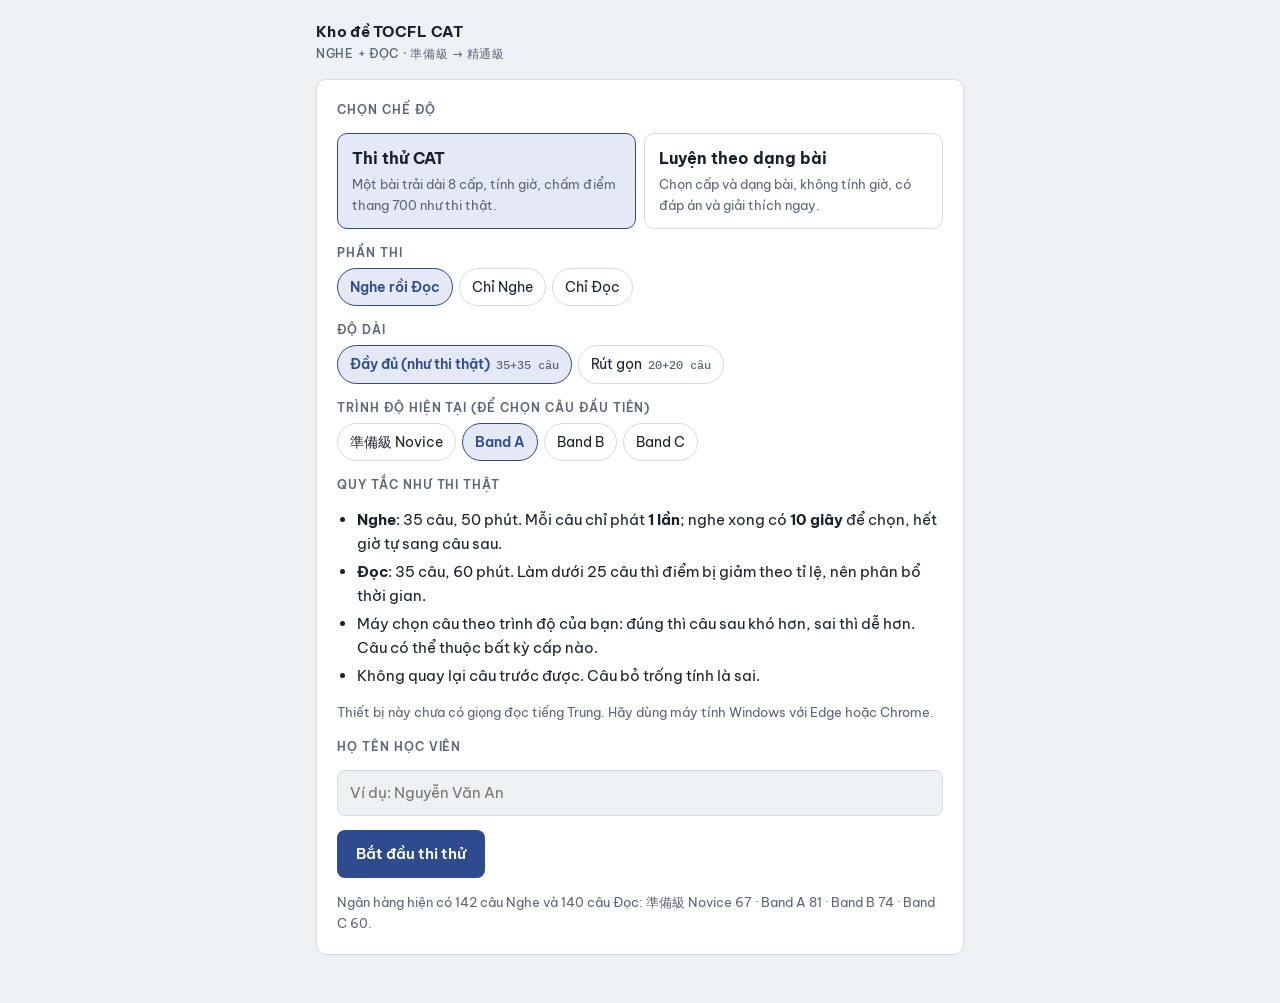
==== index.html @ 9b576c6a "Add files via upload" ====
<!doctype html>
<html lang="vi">
<head>
<meta charset="utf-8">
<meta name="viewport" content="width=device-width,initial-scale=1,viewport-fit=cover">
<title>Kho đề TOCFL CAT</title>
<link rel="preconnect" href="https://fonts.googleapis.com">
<link rel="stylesheet" href="https://fonts.googleapis.com/css2?family=Be+Vietnam+Pro:wght@400;500;600;700&family=Noto+Serif+TC:wght@500;700&family=IBM+Plex+Mono:wght@500;600&display=swap">
<style>
/* Cùng design system với Mini-CAT (tocfl-l1-5): một cột đề thi hẹp, dải trên cùng có phần thi, số câu và đồng hồ. */
:root{
  --bg:#eef1f4; --surface:#ffffff; --ink:#18202b; --muted:#5a6575; --line:#d5dbe3;
  --accent:#2f4b8f; --accent-soft:#e4e9f5; --gold:#d9a441;
  --ok:#1f7a4d; --ok-soft:#e2f2e9; --bad:#c0392b; --bad-soft:#f7e3e3;
  --f-ui:"Be Vietnam Pro",system-ui,-apple-system,"Segoe UI",sans-serif;
  --f-zh:"Noto Serif TC","PingFang TC","Microsoft JhengHei",serif;
  --f-num:"IBM Plex Mono",ui-monospace,Menlo,monospace;
}
@media (prefers-color-scheme: dark){:root:not([data-theme="light"]){
  --bg:#12161d; --surface:#1b212b; --ink:#e7ebf1; --muted:#9aa5b5; --line:#2e3644;
  --accent:#8fa8e6; --accent-soft:#25304a; --gold:#d9ad55;
  --ok:#5cc28f; --ok-soft:#173226; --bad:#e57b7b; --bad-soft:#3a1f22; color-scheme:dark}}
:root[data-theme="dark"]{
  --bg:#12161d; --surface:#1b212b; --ink:#e7ebf1; --muted:#9aa5b5; --line:#2e3644;
  --accent:#8fa8e6; --accent-soft:#25304a; --gold:#d9ad55;
  --ok:#5cc28f; --ok-soft:#173226; --bad:#e57b7b; --bad-soft:#3a1f22; color-scheme:dark}
*{box-sizing:border-box}
body{margin:0;background:var(--bg);color:var(--ink);font-family:var(--f-ui);font-size:15px;line-height:1.6}
[hidden]{display:none!important}
.wrap{max-width:680px;margin:0 auto;padding-inline:16px;padding-block:20px 48px;display:flex;flex-direction:column;gap:16px}
.bar{display:flex;align-items:center;justify-content:space-between;gap:12px;flex-wrap:wrap}
.brand{font-weight:700;letter-spacing:.02em}
.brand small{display:block;font-weight:500;color:var(--muted);font-size:12px;letter-spacing:.06em;text-transform:uppercase}
.hud{display:flex;gap:12px;align-items:center}
.step{font-family:var(--f-num);font-size:13px;color:var(--muted)}
.clock{font-family:var(--f-num);font-weight:600;font-size:15px;font-variant-numeric:tabular-nums;padding:3px 10px;border-radius:6px;background:var(--accent-soft);color:var(--accent)}
.clock.warn{background:var(--bad-soft);color:var(--bad)}
.card{background:var(--surface);border:1px solid var(--line);border-radius:10px;padding:20px;display:flex;flex-direction:column;gap:14px;min-width:0}
h1,h2{margin:0;text-wrap:balance;line-height:1.3}
h1{font-size:24px} h2{font-size:18px}
p{margin:0}
.muted{color:var(--muted)}
.small{font-size:13px}
.label{font-size:12px;font-weight:600;letter-spacing:.08em;text-transform:uppercase;color:var(--muted)}
ul.rules{margin:0;padding-left:20px;display:flex;flex-direction:column;gap:4px}
input[type=text]{font:inherit;padding:10px 12px;border:1px solid var(--line);border-radius:8px;background:var(--bg);color:var(--ink);width:100%}
button{font:inherit;cursor:pointer;border-radius:8px;border:1px solid transparent;padding:11px 18px;font-weight:600}
button:focus-visible,.opt:focus-visible,.seg input:focus-visible+span{outline:2px solid var(--accent);outline-offset:2px}
.primary{background:var(--accent);color:var(--surface)}
.primary:disabled{opacity:.4;cursor:not-allowed}
.ghost{background:transparent;border-color:var(--line);color:var(--ink)}
.ghost:disabled{opacity:.45;cursor:not-allowed}
.row{display:flex;gap:10px;flex-wrap:wrap;align-items:center}
/* nút chọn dạng viên thuốc */
.field{display:flex;flex-direction:column;gap:6px}
.seg{display:flex;flex-wrap:wrap;gap:6px}
.seg label{position:relative}
.seg input{position:absolute;opacity:0;pointer-events:none}
.seg span{display:inline-flex;align-items:center;gap:6px;padding:7px 12px;border:1px solid var(--line);border-radius:99px;font-size:14px;cursor:pointer;background:var(--surface)}
.seg span b{font-family:var(--f-num);font-weight:500;font-size:12px;color:var(--muted)}
.seg input:checked+span{border-color:var(--accent);background:var(--accent-soft);color:var(--accent);font-weight:600}
.seg input:disabled+span{opacity:.4;cursor:not-allowed}
.zh{font-family:var(--f-zh)}
.modes{display:grid;grid-template-columns:1fr 1fr;gap:8px}
.modes label{position:relative}
.modes input{position:absolute;opacity:0;pointer-events:none}
.modes span{display:flex;flex-direction:column;gap:2px;border:1px solid var(--line);border-radius:10px;padding:12px 14px;cursor:pointer;height:100%}
.modes span b{font-size:16px}
.modes span i{font-style:normal;font-size:13px;color:var(--muted)}
.modes input:checked+span{border-color:var(--accent);background:var(--accent-soft)}
.modes input:focus-visible+span{outline:2px solid var(--accent);outline-offset:2px}
@media (max-width:440px){.modes{grid-template-columns:1fr}}
/* thước độ khó 8 bậc */
.meter{display:flex;align-items:center;gap:10px;font-size:13px;color:var(--muted)}
.steps{display:flex;align-items:flex-end;gap:2px}
.steps i{display:block;width:7px;border-radius:2px;background:var(--line)}
.steps i.on{background:var(--gold)}
.passage{font-family:var(--f-zh);font-size:18px;line-height:1.9;background:var(--bg);border-radius:8px;padding:14px 16px;white-space:pre-line}
.passage u{text-decoration-thickness:2px;text-underline-offset:4px}
.figure{display:flex;justify-content:center;background:var(--bg);border-radius:8px;padding:10px}
.figure svg{width:240px;max-width:100%;height:auto}
.q{font-family:var(--f-zh);font-size:19px;font-weight:700}
.q.qv{font-family:var(--f-ui);font-size:16px;font-weight:600}
.cast{font-size:13px;color:var(--muted);margin:0}
.opts{display:flex;flex-direction:column;gap:8px}
.opts.pics{display:grid;grid-template-columns:repeat(3,minmax(0,1fr))}
.opt{display:flex;gap:12px;align-items:center;text-align:left;background:var(--surface);border:1px solid var(--line);color:var(--ink);font-family:var(--f-zh);font-size:18px;font-weight:500;padding:12px 14px;min-width:0}
.opts.pics .opt{flex-direction:column;gap:6px;padding:10px 6px}
.opts.pics .opt svg{width:100%;max-width:120px;height:auto}
.opt .k{font-family:var(--f-num);font-size:13px;width:26px;height:26px;border-radius:50%;border:1px solid var(--line);display:grid;place-items:center;flex:none;color:var(--muted)}
.opt[aria-pressed=true]{border-color:var(--accent);background:var(--accent-soft)}
.opt[aria-pressed=true] .k{background:var(--accent);border-color:var(--accent);color:var(--surface)}
.opt.right{border-color:var(--ok);background:var(--ok-soft)}
.opt.right .k{background:var(--ok);border-color:var(--ok);color:var(--surface)}
.opt.wrong{border-color:var(--bad);background:var(--bad-soft)}
.opt:disabled{cursor:default}
/* hình minh họa (pics.js) */
.pic *{fill:none;stroke:var(--ink);stroke-width:2.2;stroke-linecap:round;stroke-linejoin:round}
.pic .f{fill:var(--accent-soft)} .pic .a{fill:var(--accent)} .pic .g{fill:var(--gold)} .pic .r{fill:var(--bad)} .pic .w{fill:var(--surface)}
.pic text{fill:var(--ink);stroke:none;font:600 13px var(--f-num)}
.pic text.z{font-family:var(--f-zh);font-weight:700}
.pic text.lt{fill:var(--surface)}
.play{display:flex;align-items:center;gap:12px;flex-wrap:wrap}
.count{font-family:var(--f-num);font-size:14px;font-weight:600;padding:3px 10px;border-radius:6px;background:var(--bad-soft);color:var(--bad)}
.notice{font-size:13px;background:var(--bad-soft);color:var(--ink);border-radius:8px;padding:10px 12px}
.transcript{font-family:var(--f-zh);font-size:17px;line-height:1.8;border-left:3px solid var(--line);padding-left:12px}
.feedback{border-radius:8px;padding:12px 14px;font-size:14px;display:flex;flex-direction:column;gap:6px}
.feedback.ok{background:var(--ok-soft)} .feedback.bad{background:var(--bad-soft)}
.feedback b{font-size:15px}
.stats{display:grid;grid-template-columns:repeat(auto-fit,minmax(260px,1fr));gap:12px}
.big{font-family:var(--f-num);font-size:30px;font-weight:500;font-variant-numeric:tabular-nums}
.pill{display:inline-block;font-size:12px;font-weight:600;padding:2px 10px;border-radius:99px;background:var(--accent-soft);color:var(--accent)}
.pill.zh{font-size:13px}
svg.trace{width:100%;height:auto;max-width:100%}
.trace .grid{stroke:var(--line);stroke-width:1}
.trace .path{fill:none;stroke:var(--accent);stroke-width:2}
.trace .dot-ok{fill:var(--ok)} .trace .dot-bad{fill:var(--surface);stroke:var(--bad);stroke-width:2}
.trace text{fill:var(--muted);font-family:var(--f-num);font-size:10px}
.tbl{overflow-x:auto}
table{border-collapse:collapse;width:100%;font-size:14px;font-variant-numeric:tabular-nums}
th,td{text-align:left;padding:8px 6px;border-bottom:1px solid var(--line)}
th{font-size:12px;color:var(--muted);font-weight:600;letter-spacing:.05em;text-transform:uppercase}
td.zht{font-family:var(--f-zh)}
.barcell{display:flex;align-items:center;gap:8px}
.hbar{flex:1;height:6px;background:var(--line);border-radius:3px;min-width:60px;overflow:hidden}
.hbar span{display:block;height:100%;background:var(--accent)}
details{border-top:1px solid var(--line);padding-top:10px}
summary{cursor:pointer;font-weight:600}
.rev{display:flex;flex-direction:column;gap:10px;margin-top:10px}
.rev>div{font-size:14px;padding:10px 12px;border-radius:8px;background:var(--bg)}
.rev .zhs{font-family:var(--f-zh);font-size:16px}
.tag-ok{color:var(--ok);font-weight:600}.tag-bad{color:var(--bad);font-weight:600}
@media (prefers-reduced-motion:no-preference){.card{animation:in .25s ease-out}@keyframes in{from{transform:translateY(4px)}to{transform:none}}}
</style>
</head>
<body>

<div class="wrap">
  <div class="bar">
    <div class="brand">Kho đề TOCFL CAT<small>Nghe + Đọc · 準備級 → 精通級</small></div>
    <div class="hud"><span class="step" id="step"></span><span class="clock" id="clock" hidden></span></div>
  </div>
  <main id="app"></main>
</div>

<script>window.TOCFL={items:[],audio:new Set(),add(a){this.items.push(...a)}};</script>
<script src="pics.js"></script>
<script src="bank/novice.js"></script>
<script src="bank/a.js"></script>
<script src="bank/b.js"></script>
<script src="bank/c.js"></script>
<script src="audio/index.js" onerror="void 0"></script>
<script>
/* =================== CẤU HÌNH (sửa ở đây) =================== */
// 8 bậc của TOCFL. Câu hỏi trong ngân hàng ghi bậc ở trường lv (1–8).
const LV={1:"準備一級",2:"準備二級",3:"入門級 A1",4:"基礎級 A2",5:"進階級 B1",6:"高階級 B2",7:"流利級 C1",8:"精通級 C2"};
const BANDS={N:{name:"準備級 Novice",lv:[1,2]},A:{name:"Band A",lv:[3,4]},B:{name:"Band B",lv:[5,6]},C:{name:"Band C",lv:[7,8]}};
const bandOf=lv=>Object.keys(BANDS).find(b=>BANDS[b].lv.includes(lv));
// Điểm đạt từng bậc của bài thi thích ứng (thang 700), theo trang 通過標準 của 華測會.
const CUT={L:[190,295,355,435,480,555,600,655],R:[195,305,355,450,490,570,610,690]};
// Thi thật: Nghe ~35 câu/50 phút, Đọc ~35 câu/60 phút. Bản rút gọn để luyện nhanh trên lớp.
const LENGTH={full:{name:"Đầy đủ (như thi thật)",L:{n:35,min:50},R:{n:35,min:60}},
              short:{name:"Rút gọn",L:{n:20,min:25},R:{n:20,min:30}}};
const ANSWER_SECONDS=10;       // Nghe: nghe xong có 10 giây để chọn, hết giờ tự sang câu sau (như thi thật)
const READING_MIN_ITEMS=25;    // Đọc: làm ít hơn 25 câu thì điểm bị giảm theo tỉ lệ (như thi thật)
const SEC={L:{zh:"聽力",vi:"Nghe"},R:{zh:"閱讀",vi:"Đọc"}};
const TYPES={L:["看圖回答","問答理解","對話","段落"],R:["單句理解","看圖釋義","選詞填空","完成段落","閱讀理解"]};
const TYPE_VI={"看圖回答":"Nhìn hình, nghe câu hỏi","問答理解":"Nghe câu hỏi, chọn câu đáp","對話":"Nghe hội thoại","段落":"Nghe đoạn nói dài",
  "單句理解":"Hiểu nghĩa một câu","看圖釋義":"Nhìn hình chọn câu đúng","選詞填空":"Chọn từ điền chỗ trống","完成段落":"Chọn câu hoàn thành đoạn văn","閱讀理解":"Đọc hiểu"};
const SHEET_URL="https://script.google.com/macros/s/AKfycbxJLHZgKhpOgP4l6VUuWDy-IHvLnzrfiKvjBL6ZwrCstAoewt_Xqz-Np-w8xgPDkDfBQw/exec"; // cùng Apps Script với Mini-CAT; để trống = không gửi
const SHEET_NAME="Thi thử TOCFL";
const START={N:1.5,A:3.5,B:5.5,C:7.5};   // năng lực ban đầu theo trình độ học viên tự chọn

/* =================== NGÂN HÀNG =================== */
// Quy ước: phương án đúng luôn viết đầu tiên (o[0]); khi hiển thị sẽ xáo thứ tự.
const BANK=TOCFL.items.map((x,i)=>({...x,ix:i}));
const isVi=s=>/[a-zA-Zà-ỹÀ-Ỹ]/.test(s.replace(/[A-D]\b/g,""));

/* =================== CHẤM ĐIỂM ===================
   Mô hình IRT (Rasch): độ khó câu b = bậc lv (1–8). P(đúng) = 1/(1+e^(-1.3(θ−b))).
   θ = giá trị khớp nhất với chuỗi đúng/sai (có kéo nhẹ về điểm xuất phát để ổn định khi mới làm vài câu).
   Đổi θ sang thang 700 bằng cách nối thẳng các mốc đạt: θ = k ứng với điểm đạt bậc k. */
const A_DISC=1.3;
function theta(h,start){let best=start,bl=-1e9;
  for(let t=0;t<=9.0001;t+=0.05){let l=-((t-start)**2)/(2*2.2*2.2);
    for(const x of h){const p=1/(1+Math.exp(-A_DISC*(t-x.item.lv)));l+=Math.log(x.ok?p:1-p)}
    if(l>bl){bl=l;best=t}}return best}
function score700(sec,t){const pts=[[0,100],...CUT[sec].map((c,i)=>[i+1,c]),[9,700]];
  for(let i=1;i<pts.length;i++)if(t<=pts[i][0]){const[x0,y0]=pts[i-1],[x1,y1]=pts[i];return Math.round(y0+(y1-y0)*(t-x0)/(x1-x0))}
  return 700}
const passed=(sec,sc)=>{let k=0;CUT[sec].forEach((c,i)=>{if(sc>=c)k=i+1});return k};

/* =================== TIỆN ÍCH =================== */
const app=document.getElementById("app"),stepEl=document.getElementById("step"),clockEl=document.getElementById("clock");
const esc=s=>String(s).replace(/[&<>"]/g,c=>({"&":"&amp;","<":"&lt;",">":"&gt;",'"':"&quot;"}[c]));
const shuffle=a=>{a=a.slice();for(let i=a.length-1;i>0;i--){const j=Math.floor(Math.random()*(i+1));[a[i],a[j]]=[a[j],a[i]]}return a};
const meter=lv=>`<span class="steps" aria-hidden="true">${[1,2,3,4,5,6,7,8].map(n=>`<i class="${n<=lv?"on":""}" style="height:${4+n*2}px"></i>`).join("")}</span>`;
const optText=(it,i)=>it.po?PICS.alt(it.o[i]):it.o[i];
// đoạn văn: [[...]] = gạch chân (dùng cho 單句理解)
const fmt=s=>esc(s).replace(/\[\[(.+?)\]\]/g,"<u>$1</u>");
const plain=s=>String(s).replace(/\[\[(.+?)\]\]/g,"$1");
const seg=(name,opts,val)=>`<div class="seg" role="radiogroup">${opts.map(([v,l,dis])=>`<label><input type="radio" name="${name}" value="${v}"${v===val?" checked":""}${dis?" disabled":""}><span>${l}</span></label>`).join("")}</div>`;
const val=name=>{const el=app.querySelector(`input[name="${name}"]:checked`);return el?el.value:null};

/* =================== ÂM THANH ===================
   1) Có file thu âm audio/<id>.mp3 (liệt kê trong audio/index.js) thì phát file.
   2) Không có thì dùng giọng đọc tiếng Trung của máy. Người nói ghi "男"/"女" trong ngân hàng. */
const synth=window.speechSynthesis||null;let voiceF=null,voiceM=null;
const MALE_RE=/zhiwei|yunjhe|kangkang|yunxi|yunjian|yunyang|yunze|yunhao|li-?mu|male|男/i;
const FEMALE_RE=/hanhan|yating|hsiaochen|hsiaoyu|mei-?jia|huihui|yaoyao|xiaoxiao|xiaoyi|ting-?ting|lili|female|女|google/i;
function pickVoice(){if(!synth)return;
  const all=synth.getVoices().filter(x=>/^(zh|cmn)/i.test(x.lang)&&!/HK|yue|Cantonese/i.test(x.lang+x.name));
  const tw=all.filter(x=>/TW|Hant/i.test(x.lang)),cn=all.filter(x=>!/TW|Hant/i.test(x.lang));
  const isM=x=>MALE_RE.test(x.name),isF=x=>!isM(x)&&FEMALE_RE.test(x.name);
  const nat=a=>a.slice().sort((x,y)=>(/natural|online/i.test(y.name)?1:0)-(/natural|online/i.test(x.name)?1:0));
  voiceF=nat(tw).find(isF)||nat(tw).find(x=>!isM(x))||nat(cn).find(isF)||tw[0]||cn[0]||null;
  voiceM=nat(tw).find(isM)||nat(cn).find(isM)||null;
  const el=document.getElementById("voiceinfo");if(el)el.innerHTML=voiceInfo()}
function voiceInfo(){if(TOCFL.audio.size)return `Có ${TOCFL.audio.size} file thu âm sẵn. Câu chưa có file sẽ dùng giọng đọc của máy.`;
  if(!synth||!(voiceF||voiceM))return "Thiết bị này chưa có giọng đọc tiếng Trung. Hãy dùng máy tính Windows với Edge hoặc Chrome.";
  return `Giọng nữ: <b>${voiceF?esc(voiceF.name):"không có"}</b> · Giọng nam: <b>${voiceM?esc(voiceM.name):"không có (dùng giọng nữ hạ tông)"}</b>`}
if(synth){pickVoice();synth.onvoiceschanged=pickVoice}
const canSpeak=it=>TOCFL.audio.has(it.id)||(synth&&(voiceF||voiceM));
let player=null,speakGuard=null;
function stopAudio(){if(player){player.onended=null;player.pause();player=null}if(synth)synth.cancel();clearTimeout(speakGuard)}
function speak(it,done){stopAudio();let fired=false;const fin=()=>{if(fired)return;fired=true;clearTimeout(speakGuard);done&&done()};
  // phòng khi trình duyệt không báo "đọc xong": tự coi là xong sau thời lượng ước tính
  const chars=it.a.reduce((n,[,t])=>n+t.length,0);speakGuard=setTimeout(fin,(chars*320+it.a.length*600+3000));
  if(TOCFL.audio.has(it.id)){player=new Audio(`audio/${it.id}.mp3`);player.onended=()=>{player=null;fin()};
    player.play().catch(()=>{player=null;tts(it.a,fin)});return}
  tts(it.a,fin)}
function tts(lines,done){if(!synth){done();return}synth.cancel();
  lines.forEach(([sp,txt],i)=>{const u=new SpeechSynthesisUtterance(txt);
    const male=sp==="男",v=male?(voiceM||voiceF):(voiceF||voiceM);
    if(v){u.voice=v;u.lang=v.lang}else u.lang="zh-TW";u.rate=.9;
    u.pitch=male?(voiceM?1:.7):1.08;
    if(i===lines.length-1)u.onend=done;synth.speak(u)})}
const cast=a=>{const n=[...new Set(a.map(x=>x[0]).filter(Boolean))];return n.length>1?`<p class="cast">Người nói: ${n.map(x=>`<b class="zh">${x}</b> (${x==="男"?"nam":"nữ"})`).join(" · ")}</p>`:""};
const transcript=it=>it.a.map(([s,t])=>`${s&&it.a.length>1?s+"：":""}${esc(t)}`).join("<br>");

/* =================== VẼ MỘT CÂU HỎI (dùng chung cho thi thử và luyện tập) =================== */
function itemHTML(it,order,listenBox){
  const opts=it.po
    ?`<div class="opts pics">${order.map((o,j)=>`<button class="opt" data-i="${o.i}" aria-pressed="false"><span class="k">${"ABCD"[j]}</span>${PICS.svg(o.t,"Hình "+"ABCD"[j])}</button>`).join("")}</div>`
    :`<div class="opts">${order.map((o,j)=>`<button class="opt" data-i="${o.i}" aria-pressed="false"><span class="k">${"ABCD"[j]}</span><span>${esc(o.t)}</span></button>`).join("")}</div>`;
  return `${it.s==="L"?listenBox:""}
   ${it.img?`<div class="figure">${PICS.svg(it.img)}</div>`:""}
   ${it.s==="R"&&it.t?`<div class="passage">${fmt(it.t)}</div>`:""}
   <p class="q${isVi(it.q)?" qv":""}">${esc(it.q)}</p>
   ${opts}`}
const headBar=(it,extra)=>`<div class="bar"><span class="label">${SEC[it.s].zh} ${SEC[it.s].vi} · <span class="zh">${it.ty}</span></span>${extra||""}</div>`;
function bindOpts(onPick){app.querySelectorAll(".opt").forEach(b=>b.onclick=()=>{
  app.querySelectorAll(".opt").forEach(x=>x.setAttribute("aria-pressed",x===b));onPick(+b.dataset.i)})}

/* =================== TRẠNG THÁI =================== */
let S=null,timer=null;
function stopAll(){stopAudio();if(timer){clearInterval(timer);timer=null}if(S&&S.cd){clearInterval(S.cd);S.cd=null}clockEl.hidden=true}

/* =================== TRANG CHỦ =================== */
function home(){stopAll();S=null;stepEl.textContent="";
  const n=(sec,b)=>BANK.filter(x=>x.s===sec&&(!b||bandOf(x.lv)===b)).length;
  app.innerHTML=`<section class="card">
    <span class="label">Chọn chế độ</span>
    <div class="modes" role="radiogroup">
      <label><input type="radio" name="mode" value="exam" checked><span><b>Thi thử CAT</b><i>Một bài trải dài 8 cấp, tính giờ, chấm điểm thang 700 như thi thật.</i></span></label>
      <label><input type="radio" name="mode" value="prac"><span><b>Luyện theo dạng bài</b><i>Chọn cấp và dạng bài, không tính giờ, có đáp án và giải thích ngay.</i></span></label>
    </div>
    <div id="opts"></div>
    <p class="muted small">Ngân hàng hiện có ${n("L")} câu Nghe và ${n("R")} câu Đọc: ${Object.keys(BANDS).map(b=>`${BANDS[b].name} ${n("L",b)+n("R",b)}`).join(" · ")}.</p>
  </section>`;
  const draw=()=>val("mode")==="exam"?examSetup():pracSetup();
  app.querySelectorAll('input[name="mode"]').forEach(r=>r.onchange=draw);draw()}

function examSetup(){const box=document.getElementById("opts");
  box.innerHTML=`<div style="display:flex;flex-direction:column;gap:14px">
    <div class="field"><span class="label">Phần thi</span>${seg("secs",[["LR","Nghe rồi Đọc"],["L","Chỉ Nghe"],["R","Chỉ Đọc"]],"LR")}</div>
    <div class="field"><span class="label">Độ dài</span>${seg("len",Object.entries(LENGTH).map(([k,v])=>[k,`${v.name} <b>${v.L.n}+${v.R.n} câu</b>`]),"full")}</div>
    <div class="field"><span class="label">Trình độ hiện tại (để chọn câu đầu tiên)</span>${seg("start",Object.keys(BANDS).map(b=>[b,BANDS[b].name]),"A")}</div>
    <span class="label">Quy tắc như thi thật</span>
    <ul class="rules" id="rules"></ul>
    <p class="small muted" id="voiceinfo">${voiceInfo()}</p>
    <label class="label" for="nm">Họ tên học viên</label>
    <input type="text" id="nm" placeholder="Ví dụ: Nguyễn Văn An" autocomplete="name">
    <div class="row"><button class="primary" id="go">Bắt đầu thi thử</button></div></div>`;
  const rules=()=>{const L=LENGTH[val("len")],secs=val("secs");
    document.getElementById("rules").innerHTML=[
      secs.includes("L")?`<li><b>Nghe</b>: ${L.L.n} câu, ${L.L.min} phút. Mỗi câu chỉ phát <b>1 lần</b>; nghe xong có <b>${ANSWER_SECONDS} giây</b> để chọn, hết giờ tự sang câu sau.</li>`:"",
      secs.includes("R")?`<li><b>Đọc</b>: ${L.R.n} câu, ${L.R.min} phút.${val("len")==="full"?` Làm dưới ${READING_MIN_ITEMS} câu thì điểm bị giảm theo tỉ lệ, nên phân bổ thời gian.`:""}</li>`:"",
      `<li>Máy chọn câu theo trình độ của bạn: đúng thì câu sau khó hơn, sai thì dễ hơn. Câu có thể thuộc bất kỳ cấp nào.</li>`,
      `<li>Không quay lại câu trước được. Câu bỏ trống tính là sai.</li>`].join("")};
  app.querySelectorAll('input[name="secs"],input[name="len"]').forEach(r=>r.onchange=rules);rules();
  document.getElementById("go").onclick=()=>{
    const secs=val("secs").split(""),len=LENGTH[val("len")],start=START[val("start")];
    S={mode:"exam",name:document.getElementById("nm").value.trim(),secs,len,lenKey:val("len"),start,startBand:val("start"),si:0,
       hist:{L:[],R:[]},used:new Set(),groups:new Set(),done:{},timeUp:{}};
    startSection()}}

/* =================== THI THỬ =================== */
function startSection(){const sec=S.secs[S.si];S.sec=sec;S.deadline=Date.now()+S.len[sec].min*60000;
  clockEl.hidden=false;if(timer)clearInterval(timer);tick();timer=setInterval(tick,1000);nextExam()}
function tick(){const ms=Math.max(0,S.deadline-Date.now()),m=Math.floor(ms/60000),s=Math.floor(ms%60000/1000);
  clockEl.textContent=`⏱ ${String(m).padStart(2,"0")}:${String(s).padStart(2,"0")}`;
  clockEl.classList.toggle("warn",ms<=5*60000);
  if(ms<=0){S.timeUp[S.sec]=true;endSection()}}
function endSection(){stopAudio();if(S.cd){clearInterval(S.cd);S.cd=null}if(timer){clearInterval(timer);timer=null}clockEl.hidden=true;
  S.done[S.sec]=Math.round((S.len[S.sec].min*60000-Math.max(0,S.deadline-Date.now()))/60000);
  S.si++;if(S.si<S.secs.length)between();else results()}

function pickExam(sec,t){const hist=S.hist[sec],tc={};hist.forEach(h=>tc[h.item.ty]=(tc[h.item.ty]||0)+1);
  const target=Math.min(8,Math.max(1,Math.round(t)));
  for(const d of [0,1,-1,2,-2,3,-3,4,-4,5,-5,6,-6,7,-7]){const lv=target+d;if(lv<1||lv>8)continue;
    let pool=BANK.filter(i=>i.s===sec&&i.lv===lv&&!S.used.has(i.ix)&&!(i.g&&S.groups.has(i.g)));
    if(!pool.length)continue;
    const min=Math.min(...pool.map(i=>tc[i.ty]||0));pool=pool.filter(i=>(tc[i.ty]||0)===min);
    return pool[Math.floor(Math.random()*pool.length)]}
  return null}

function nextExam(){const sec=S.sec,hist=S.hist[sec];
  if(hist.length>=S.len[sec].n){endSection();return}
  S.theta=theta(hist,S.start);
  const it=pickExam(sec,S.theta);if(!it){endSection();return}
  S.used.add(it.ix);if(it.g)S.groups.add(it.g);
  S.cur={item:it,order:shuffle(it.o.map((t,i)=>({t,i})))};S.choice=null;renderExam()}

function renderExam(){const it=S.cur.item,sec=S.sec,n=S.hist[sec].length+1,N=S.len[sec].n;
  stepEl.textContent=`${SEC[sec].vi} · ${n}/${N}`;
  const listenBox=`<div class="play"><button class="ghost" id="pl" hidden>▶ Nghe</button><span class="small muted" id="pst">Đang phát…</span><span class="count" id="cd" hidden></span>
     ${!canSpeak(it)?`<span class="notice">Thiết bị này không đọc được tiếng Trung. Hãy dùng Chrome/Edge trên máy tính, hoặc nhờ giáo viên đọc. <button class="ghost" id="tr" style="padding:4px 10px;margin-left:4px">Hiện lời thoại</button></span>`:""}</div>
     ${cast(it.a||[])}<div class="transcript" id="tx" hidden>${it.s==="L"?transcript(it):""}</div>`;
  app.innerHTML=`<section class="card">${headBar(it,`<span class="meter">${meter(Math.round(Math.min(8,Math.max(1,S.theta))))}</span>`)}
    ${itemHTML(it,S.cur.order,listenBox)}
    <div class="row"><button class="primary" id="nx" disabled>${n===N?"Hoàn thành phần này":"Câu tiếp theo"}</button></div></section>`;
  bindOpts(i=>{S.choice=i;document.getElementById("nx").disabled=false});
  document.getElementById("nx").onclick=answerExam;
  if(it.s==="L"){const tr=document.getElementById("tr");if(tr)tr.onclick=()=>{document.getElementById("tx").hidden=false;tr.remove();startCountdown()};
    const pl=document.getElementById("pl"),pst=document.getElementById("pst");
    const play=()=>{pl.hidden=true;pst.hidden=false;pst.textContent="Đang phát…";speak(it,()=>{pst.textContent="Đã phát xong, hãy chọn đáp án";startCountdown()})};
    pl.onclick=play;
    if(canSpeak(it))setTimeout(()=>{if(S&&S.cur&&S.cur.item===it)play()},500);else pst.hidden=true}}

function startCountdown(){if(S.cd)return;let left=ANSWER_SECONDS;const el=document.getElementById("cd");if(!el)return;
  el.hidden=false;el.textContent=`⏱ ${left}s`;
  S.cd=setInterval(()=>{left--;el.textContent=`⏱ ${left}s`;if(left<=0){clearInterval(S.cd);S.cd=null;answerExam()}},1000)}

function answerExam(){stopAudio();if(S.cd){clearInterval(S.cd);S.cd=null}
  const it=S.cur.item,ok=S.choice===0;
  S.hist[S.sec].push({item:it,chosen:S.choice,ok,theta:S.theta});nextExam()}

function between(){stepEl.textContent=`Hết phần ${SEC[S.secs[S.si-1]].vi}`;
  app.innerHTML=`<section class="card"><span class="label">Xong phần ${S.si}/${S.secs.length}</span>
   <h2>Phần Nghe đã xong. Tiếp theo là phần Đọc.</h2>
   <p class="muted">Phần Đọc có ${S.len.R.n} câu trong ${S.len.R.min} phút. Đồng hồ chỉ bắt đầu khi bạn bấm nút.</p>
   <div class="row"><button class="primary" id="go">Bắt đầu phần Đọc</button></div></section>`;
  document.getElementById("go").onclick=startSection}

/* =================== KẾT QUẢ THI THỬ =================== */
function trace(hist,N){if(!hist.length)return `<p class="muted">Chưa làm câu nào.</p>`;
  const W=320,H=150,px=58,py=10,xs=(W-px-10)/Math.max(1,N-1),y=l=>py+(8-l)*((H-py*2-14)/7);
  const pts=hist.map((h,i)=>[px+i*xs,y(h.item.lv)]);
  return `<svg class="trace" viewBox="0 0 ${W} ${H}" role="img" aria-label="Cấp của từng câu đã làm">
   ${[1,2,3,4,5,6,7,8].map(l=>`<line class="grid" x1="${px}" x2="${W-10}" y1="${y(l)}" y2="${y(l)}"/><text x="2" y="${y(l)+3}">${["","準備1","準備2","A1","A2","B1","B2","C1","C2"][l]}</text>`).join("")}
   <polyline class="path" points="${pts.map(p=>p.join(",")).join(" ")}"/>
   ${pts.map((p,i)=>`<circle class="${hist[i].ok?"dot-ok":"dot-bad"}" cx="${p[0]}" cy="${p[1]}" r="3.5"/>`).join("")}
   ${pts.map((p,i)=>(i%5===0||i===pts.length-1)?`<text x="${p[0]-3}" y="${H-2}">${i+1}</text>`:"").join("")}</svg>`}
function typeTable(all){const rows=["L","R"].flatMap(s=>TYPES[s].map(ty=>{const h=all.filter(x=>x.item.s===s&&x.item.ty===ty);if(!h.length)return "";
    const c=h.filter(x=>x.ok).length,p=Math.round(c/h.length*100);
    return `<tr><td>${SEC[s].vi}</td><td class="zht">${ty}</td><td>${c}/${h.length}</td><td><div class="barcell"><div class="hbar"><span style="width:${p}%"></span></div>${p}%</div></td></tr>`})).join("");
  return `<div class="tbl"><table><thead><tr><th>Phần</th><th>Dạng bài</th><th>Đúng</th><th>Tỉ lệ</th></tr></thead><tbody>${rows}</tbody></table></div>`}
function stemOf(it,short){if(it.s==="L")return it.a.map(([sp,t])=>(sp&&it.a.length>1?sp+"：":"")+t).join(" ");
  const t=[it.img?`[Hình: ${PICS.alt(it.img)}]`:"",it.t?plain(it.t).replace(/\n/g," "):""].filter(Boolean).join(" ");
  return short&&t.length>60?t.slice(0,60)+"…":t}
function reviewHTML(all){return all.map(h=>{const it=h.item;
  return `<div><span class="${h.ok?"tag-ok":"tag-bad"}">${h.ok?"Đúng":h.chosen===null?"Bỏ trống":"Sai"}</span> · ${SEC[it.s].vi} · <span class="zh">${it.ty}</span> · ${LV[it.lv]}
    <div class="zhs">${esc(stemOf(it))} <b>${esc(it.q)}</b></div>
    <div class="zhs">Đáp án: ${esc(optText(it,0))}${h.ok?"":h.chosen===null?"":` · Đã chọn: ${esc(optText(it,h.chosen))}`}</div>
    ${it.ex?`<div class="muted">${esc(it.ex)}</div>`:""}</div>`}).join("")}

function secResult(sec){const h=S.hist[sec];if(!S.secs.includes(sec))return null;
  const t=theta(h,S.start);let sc=score700(sec,t);const answered=h.filter(x=>x.chosen!==null).length;
  let adj=false;if(sec==="R"&&S.lenKey==="full"&&answered<READING_MIN_ITEMS){sc=Math.round(sc*answered/READING_MIN_ITEMS);adj=true}
  const k=passed(sec,sc);return{sec,t,sc,k,answered,adj,right:h.filter(x=>x.ok).length,n:h.length}}

function results(){stopAll();stepEl.textContent="Kết quả";
  const R=S.secs.map(secResult),all=[...S.hist.L,...S.hist.R];
  const card=r=>`<div class="card"><span class="label">${SEC[r.sec].zh} ${SEC[r.sec].vi}${S.timeUp[r.sec]?" · hết giờ":""}</span>
     <div class="row"><span class="big">${r.sc}<small class="muted" style="font-size:16px">/700</small></span><span class="pill zh">${r.k?LV[r.k]:"Chưa đạt 準備一級"}</span></div>
     <p class="muted small">Đúng ${r.right}/${r.n} câu · làm ${r.n}/${S.len[r.sec].n} câu trong ${Math.min(S.done[r.sec]||0,S.len[r.sec].min)} phút${r.adj?` · <b>điểm đã giảm vì làm dưới ${READING_MIN_ITEMS} câu</b>`:""}</p>
     ${trace(S.hist[r.sec],S.len[r.sec].n)}
     <p class="muted small">Đường đi: cấp của câu máy chọn cho bạn. Chấm xanh đúng, vòng đỏ sai.${r.k<8?` Mốc cấp kế tiếp (${LV[r.k+1]}): ${CUT[r.sec][r.k]} điểm.`:""}</p></div>`;
  app.innerHTML=`<div style="display:flex;flex-direction:column;gap:16px">
   <section class="card"><span class="label">Kết quả thi thử · ${LENGTH[S.lenKey].name}</span>
    <h1>${S.name?esc(S.name):"Học viên"}</h1>
    <p class="muted">${new Date().toLocaleString("vi-VN")}</p>
    <p id="sendst" class="muted small">${SHEET_URL?"Đang gửi kết quả cho giáo viên…":"Chụp màn hình này gửi giáo viên."}</p></section>
   <div class="stats">${R.map(card).join("")}</div>
   <section class="card"><h2>Theo dạng bài</h2>${typeTable(all)}
    <details><summary>Cách tính điểm</summary><div class="rev"><div>
      Máy ước lượng trình độ từ việc bạn làm đúng câu ở cấp nào (mô hình IRT), rồi đổi ra thang 700 theo các mốc đạt chính thức của bài thi thích ứng:
      Nghe ${CUT.L.join(" / ")}, Đọc ${CUT.R.join(" / ")} (lần lượt ${Object.values(LV).map(x=>x.split(" ")[0]).join(" · ")}).
      <br><b>Đây là điểm ước tính để luyện tập</b>; độ khó câu hỏi do giáo viên gán, chưa được hiệu chỉnh thống kê như đề thật.</div></div></details>
    <details><summary>Xem lại từng câu</summary><div class="rev">${reviewHTML(all)}</div></details></section>
   <div class="row"><button class="ghost" id="again">Về trang đầu</button></div></div>`;
  document.getElementById("again").onclick=home;
  sendResult(R,all)}

function sendResult(R,all){if(!SHEET_URL||S.sent)return;S.sent=true;
  const get=s=>R.find(r=>r.sec===s);
  const secCols=s=>{const r=get(s);return r?[[`${SEC[s].vi} /700`,r.sc],[`Cấp ${SEC[s].vi}`,r.k?LV[r.k]:"Chưa đạt"],[`${SEC[s].vi} đúng`,`${r.right}/${r.n}`]]:[[`${SEC[s].vi} /700`,""],[`Cấp ${SEC[s].vi}`,""],[`${SEC[s].vi} đúng`,""]]};
  const byType=["L","R"].flatMap(s=>TYPES[s].map(ty=>{const h=all.filter(x=>x.item.s===s&&x.item.ty===ty);return h.length?`${ty} ${h.filter(x=>x.ok).length}/${h.length}`:""})).filter(Boolean).join(" · ");
  const wrong=all.filter(h=>!h.ok).map(h=>{const it=h.item;
    return `${SEC[it.s].vi} ${it.ty} ${LV[it.lv].split(" ")[0]} [${it.id}] · 「${stemOf(it,true)}」${isVi(it.q)?"":" "+it.q} → ${h.chosen===null?"bỏ trống":"chọn "+optText(it,h.chosen)} (đúng: ${optText(it,0)})`}).join("\n");
  const d={sheet:SHEET_NAME,cols:[["Họ tên",S.name||"(không tên)"],["Độ dài",LENGTH[S.lenKey].name],["Xuất phát",BANDS[S.startBand].name],
    ...secCols("L"),...secCols("R"),["Theo dạng bài",byType],["Hết giờ?",S.secs.filter(s=>S.timeUp[s]).map(s=>SEC[s].vi).join(", ")||"Không"],["Các câu sai",wrong]]};
  const st=document.getElementById("sendst");
  fetch(SHEET_URL,{method:"POST",mode:"no-cors",headers:{"Content-Type":"text/plain;charset=utf-8"},body:JSON.stringify(d)})
    .then(()=>{if(st)st.textContent="✓ Đã gửi kết quả cho giáo viên."})
    .catch(()=>{S.sent=false;if(st)st.textContent="Chưa gửi được kết quả (mất mạng?). Hãy chụp màn hình này gửi giáo viên."})}

/* =================== LUYỆN THEO DẠNG BÀI =================== */
function pracSetup(){const box=document.getElementById("opts");
  box.innerHTML=`<div style="display:flex;flex-direction:column;gap:14px">
    <div class="field"><span class="label">Cấp</span>${seg("band",Object.keys(BANDS).map(b=>[b,BANDS[b].name]),"A")}</div>
    <div class="field"><span class="label">Kỹ năng</span>${seg("sk",[["L","聽力 Nghe"],["R","閱讀 Đọc"]],"L")}</div>
    <div class="field"><span class="label">Dạng bài</span><div id="tyBox"></div></div>
    <p class="small muted" id="voiceinfo">${voiceInfo()}</p>
    <div class="row"><button class="primary" id="go">Bắt đầu luyện</button></div></div>`;
  const pool=(b,s,ty)=>BANK.filter(x=>bandOf(x.lv)===b&&x.s===s&&(ty==="*"||x.ty===ty));
  const drawTypes=()=>{const b=val("band"),s=val("sk"),cur=val("ty");
    const opts=[["*",`Tất cả <b>${pool(b,s,"*").length}</b>`],...TYPES[s].map(ty=>{const c=pool(b,s,ty).length;return [ty,`<span class="zh">${ty}</span> <b>${c}</b>`,!c]})];
    const keep=opts.find(o=>o[0]===cur&&!o[2])?cur:"*";
    document.getElementById("tyBox").innerHTML=seg("ty",opts,keep)+`<p class="small muted" id="tyHint" style="margin-top:6px"></p>`;
    const hint=()=>{const t=val("ty");document.getElementById("tyHint").textContent=t==="*"?"Trộn đủ các dạng của cấp này.":TYPE_VI[t]};
    app.querySelectorAll('input[name="ty"]').forEach(r=>r.onchange=hint);hint();
    document.getElementById("go").disabled=!pool(b,s,"*").length};
  app.querySelectorAll('input[name="band"],input[name="sk"]').forEach(r=>r.onchange=drawTypes);drawTypes();
  document.getElementById("go").onclick=()=>{const b=val("band"),s=val("sk"),ty=val("ty");
    // xáo thứ tự nhưng giữ các câu cùng một đoạn văn/hội thoại (g) đi liền nhau
    const items=pool(b,s,ty),groups={};items.forEach(x=>{const k=x.g||"#"+x.ix;(groups[k]=groups[k]||[]).push(x)});
    S={mode:"prac",band:b,sk:s,ty,list:shuffle(Object.values(groups)).flat(),i:0,hist:[]};nextPrac()}}

function nextPrac(){if(S.i>=S.list.length){pracSummary();return}
  const it=S.list[S.i];S.cur={item:it,order:shuffle(it.o.map((t,i)=>({t,i})))};S.choice=null;S.checked=false;renderPrac()}

function renderPrac(){const it=S.cur.item,n=S.i+1,N=S.list.length,right=S.hist.filter(h=>h.ok).length;
  stepEl.textContent=`Luyện · ${n}/${N}`;
  const listenBox=`<div class="play"><button class="ghost" id="pl">▶ Nghe</button>
      ${!canSpeak(it)?`<span class="notice">Thiết bị này không đọc được tiếng Trung. Bấm "Hiện lời thoại" để đọc thay.</span>`:""}
      <button class="ghost" id="trb">Hiện lời thoại</button></div>
     ${cast(it.a||[])}<div class="transcript" id="tx" hidden>${it.s==="L"?transcript(it):""}</div>`;
  app.innerHTML=`<section class="card">${headBar(it,`<span class="pill zh">${LV[it.lv]}</span>`)}
    ${itemHTML(it,S.cur.order,listenBox)}
    <div id="fb"></div>
    <div class="row"><button class="primary" id="nx" disabled>Kiểm tra</button><button class="ghost" id="end">Kết thúc</button>
      <span class="muted small" id="tally" style="margin-left:auto">Đúng ${right}/${S.hist.length}</span></div></section>`;
  bindOpts(i=>{if(S.checked)return;S.choice=i;document.getElementById("nx").disabled=false});
  document.getElementById("nx").onclick=()=>S.checked?(S.i++,nextPrac()):checkPrac();
  document.getElementById("end").onclick=()=>{stopAudio();pracSummary()};
  if(it.s==="L"){const pl=document.getElementById("pl");pl.onclick=()=>{pl.disabled=true;speak(it,()=>{pl.disabled=false})};
    document.getElementById("trb").onclick=e=>{const tx=document.getElementById("tx");tx.hidden=!tx.hidden;e.target.textContent=tx.hidden?"Hiện lời thoại":"Ẩn lời thoại"};
    if(canSpeak(it))setTimeout(()=>{if(S&&S.cur&&S.cur.item===it)pl.click()},400)}}

function checkPrac(){const it=S.cur.item,ok=S.choice===0;S.checked=true;S.hist.push({item:it,chosen:S.choice,ok});
  app.querySelectorAll(".opt").forEach(b=>{const i=+b.dataset.i;b.disabled=true;if(i===0)b.classList.add("right");else if(i===S.choice)b.classList.add("wrong")});
  if(it.s==="L"){document.getElementById("tx").hidden=false;const t=document.getElementById("trb");if(t)t.remove()}
  document.getElementById("fb").innerHTML=`<div class="feedback ${ok?"ok":"bad"}"><b>${ok?"Đúng rồi!":"Chưa đúng."} Đáp án: <span class="zh">${esc(optText(it,0))}</span></b>${it.ex?`<span>${esc(it.ex)}</span>`:""}</div>`;
  document.getElementById("tally").textContent=`Đúng ${S.hist.filter(h=>h.ok).length}/${S.hist.length}`;
  const nx=document.getElementById("nx");nx.textContent=S.i+1>=S.list.length?"Xem tổng kết":"Câu tiếp theo";nx.focus()}

function pracSummary(){stopAll();stepEl.textContent="Tổng kết luyện tập";const h=S.hist,c=h.filter(x=>x.ok).length;
  app.innerHTML=`<div style="display:flex;flex-direction:column;gap:16px">
   <section class="card"><span class="label">Luyện ${BANDS[S.band].name} · ${SEC[S.sk].vi} · ${S.ty==="*"?"tất cả dạng":`<span class="zh">${S.ty}</span>`}</span>
    <div class="row"><span class="big">${c}<small class="muted" style="font-size:16px">/${h.length}</small></span><span class="pill">${h.length?Math.round(c/h.length*100):0}% đúng</span></div>
    ${h.length?typeTable(h):`<p class="muted">Chưa làm câu nào.</p>`}
    ${h.some(x=>!x.ok)?`<details open><summary>Các câu làm sai</summary><div class="rev">${reviewHTML(h.filter(x=>!x.ok))}</div></details>`:""}</section>
   <div class="row"><button class="primary" id="again">Luyện tiếp</button><button class="ghost" id="home">Về trang đầu</button></div></div>`;
  document.getElementById("again").onclick=()=>{home();app.querySelector('input[name="mode"][value="prac"]').click()};
  document.getElementById("home").onclick=home}

home();
</script>
</body>
</html>
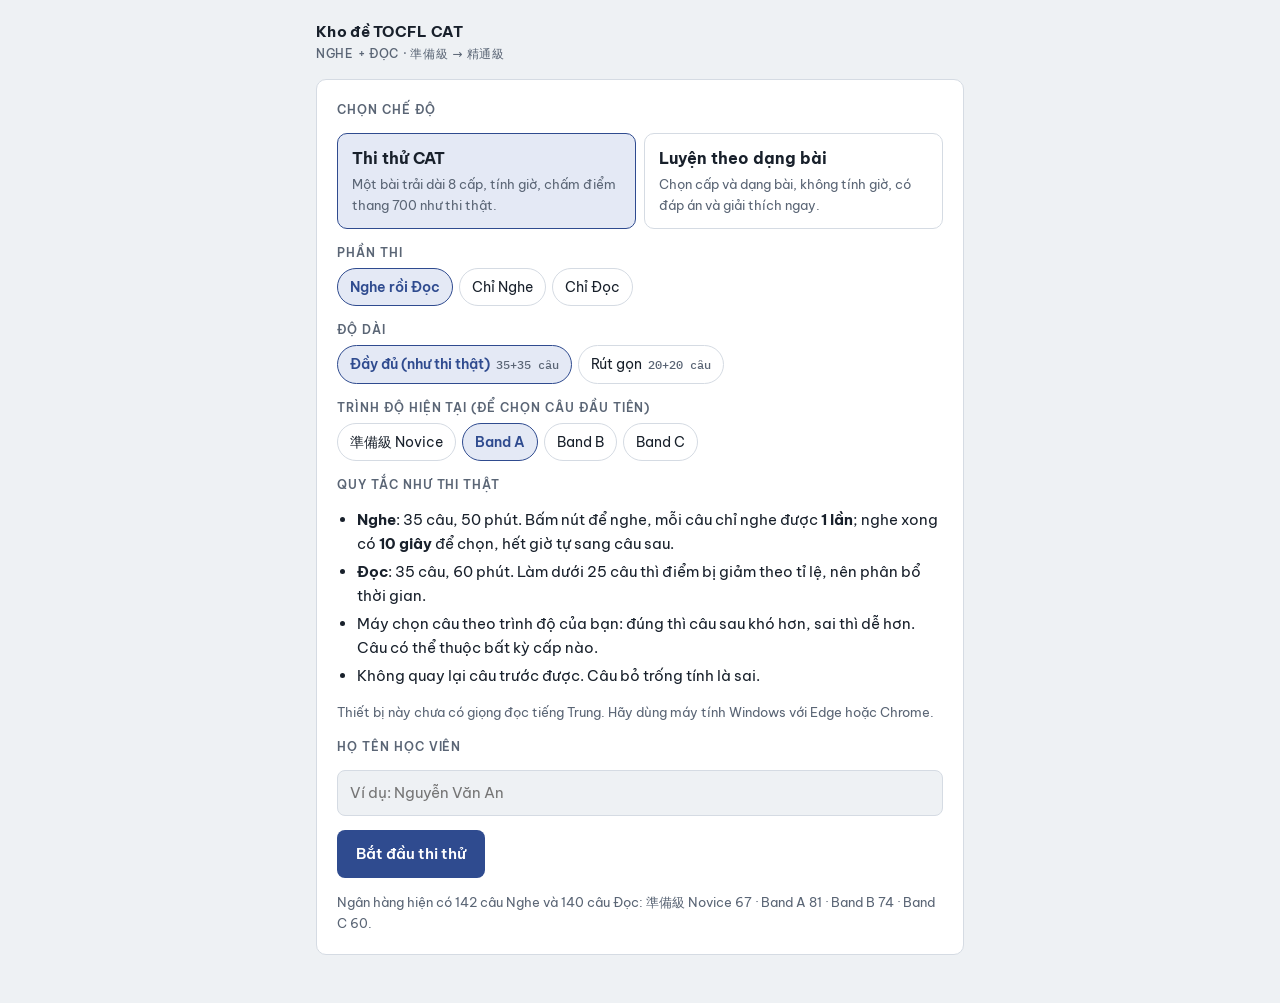
==== commit a68b0162: "Add files via upload" ====
--- a/index.html
+++ b/index.html
@@ -284,7 +284,7 @@
     <div class="row"><button class="primary" id="go">Bắt đầu thi thử</button></div></div>`;
   const rules=()=>{const L=LENGTH[val("len")],secs=val("secs");
     document.getElementById("rules").innerHTML=[
-      secs.includes("L")?`<li><b>Nghe</b>: ${L.L.n} câu, ${L.L.min} phút. Mỗi câu chỉ phát <b>1 lần</b>; nghe xong có <b>${ANSWER_SECONDS} giây</b> để chọn, hết giờ tự sang câu sau.</li>`:"",
+      secs.includes("L")?`<li><b>Nghe</b>: ${L.L.n} câu, ${L.L.min} phút. Bấm nút để nghe, mỗi câu chỉ nghe được <b>1 lần</b>; nghe xong có <b>${ANSWER_SECONDS} giây</b> để chọn, hết giờ tự sang câu sau.</li>`:"",
       secs.includes("R")?`<li><b>Đọc</b>: ${L.R.n} câu, ${L.R.min} phút.${val("len")==="full"?` Làm dưới ${READING_MIN_ITEMS} câu thì điểm bị giảm theo tỉ lệ, nên phân bổ thời gian.`:""}</li>`:"",
       `<li>Máy chọn câu theo trình độ của bạn: đúng thì câu sau khó hơn, sai thì dễ hơn. Câu có thể thuộc bất kỳ cấp nào.</li>`,
       `<li>Không quay lại câu trước được. Câu bỏ trống tính là sai.</li>`].join("")};
@@ -324,7 +324,7 @@
 
 function renderExam(){const it=S.cur.item,sec=S.sec,n=S.hist[sec].length+1,N=S.len[sec].n;
   stepEl.textContent=`${SEC[sec].vi} · ${n}/${N}`;
-  const listenBox=`<div class="play"><button class="ghost" id="pl" hidden>▶ Nghe</button><span class="small muted" id="pst">Đang phát…</span><span class="count" id="cd" hidden></span>
+  const listenBox=`<div class="play"><button class="primary" id="pl">▶ Bấm để nghe (1 lần)</button><span class="small muted" id="pst" hidden></span><span class="count" id="cd" hidden></span>
      ${!canSpeak(it)?`<span class="notice">Thiết bị này không đọc được tiếng Trung. Hãy dùng Chrome/Edge trên máy tính, hoặc nhờ giáo viên đọc. <button class="ghost" id="tr" style="padding:4px 10px;margin-left:4px">Hiện lời thoại</button></span>`:""}</div>
      ${cast(it.a||[])}<div class="transcript" id="tx" hidden>${it.s==="L"?transcript(it):""}</div>`;
   app.innerHTML=`<section class="card">${headBar(it,`<span class="meter">${meter(Math.round(Math.min(8,Math.max(1,S.theta))))}</span>`)}
@@ -336,7 +336,7 @@
     const pl=document.getElementById("pl"),pst=document.getElementById("pst");
     const play=()=>{pl.hidden=true;pst.hidden=false;pst.textContent="Đang phát…";speak(it,()=>{pst.textContent="Đã phát xong, hãy chọn đáp án";startCountdown()})};
     pl.onclick=play;
-    if(canSpeak(it))setTimeout(()=>{if(S&&S.cur&&S.cur.item===it)play()},500);else pst.hidden=true}}
+    if(!canSpeak(it))pl.hidden=true}}
 
 function startCountdown(){if(S.cd)return;let left=ANSWER_SECONDS;const el=document.getElementById("cd");if(!el)return;
   el.hidden=false;el.textContent=`⏱ ${left}s`;
@@ -457,7 +457,7 @@
   document.getElementById("end").onclick=()=>{stopAudio();pracSummary()};
   if(it.s==="L"){const pl=document.getElementById("pl");pl.onclick=()=>{pl.disabled=true;speak(it,()=>{pl.disabled=false})};
     document.getElementById("trb").onclick=e=>{const tx=document.getElementById("tx");tx.hidden=!tx.hidden;e.target.textContent=tx.hidden?"Hiện lời thoại":"Ẩn lời thoại"};
-    if(canSpeak(it))setTimeout(()=>{if(S&&S.cur&&S.cur.item===it)pl.click()},400)}}
+  }}
 
 function checkPrac(){const it=S.cur.item,ok=S.choice===0;S.checked=true;S.hist.push({item:it,chosen:S.choice,ok});
   app.querySelectorAll(".opt").forEach(b=>{const i=+b.dataset.i;b.disabled=true;if(i===0)b.classList.add("right");else if(i===S.choice)b.classList.add("wrong")});
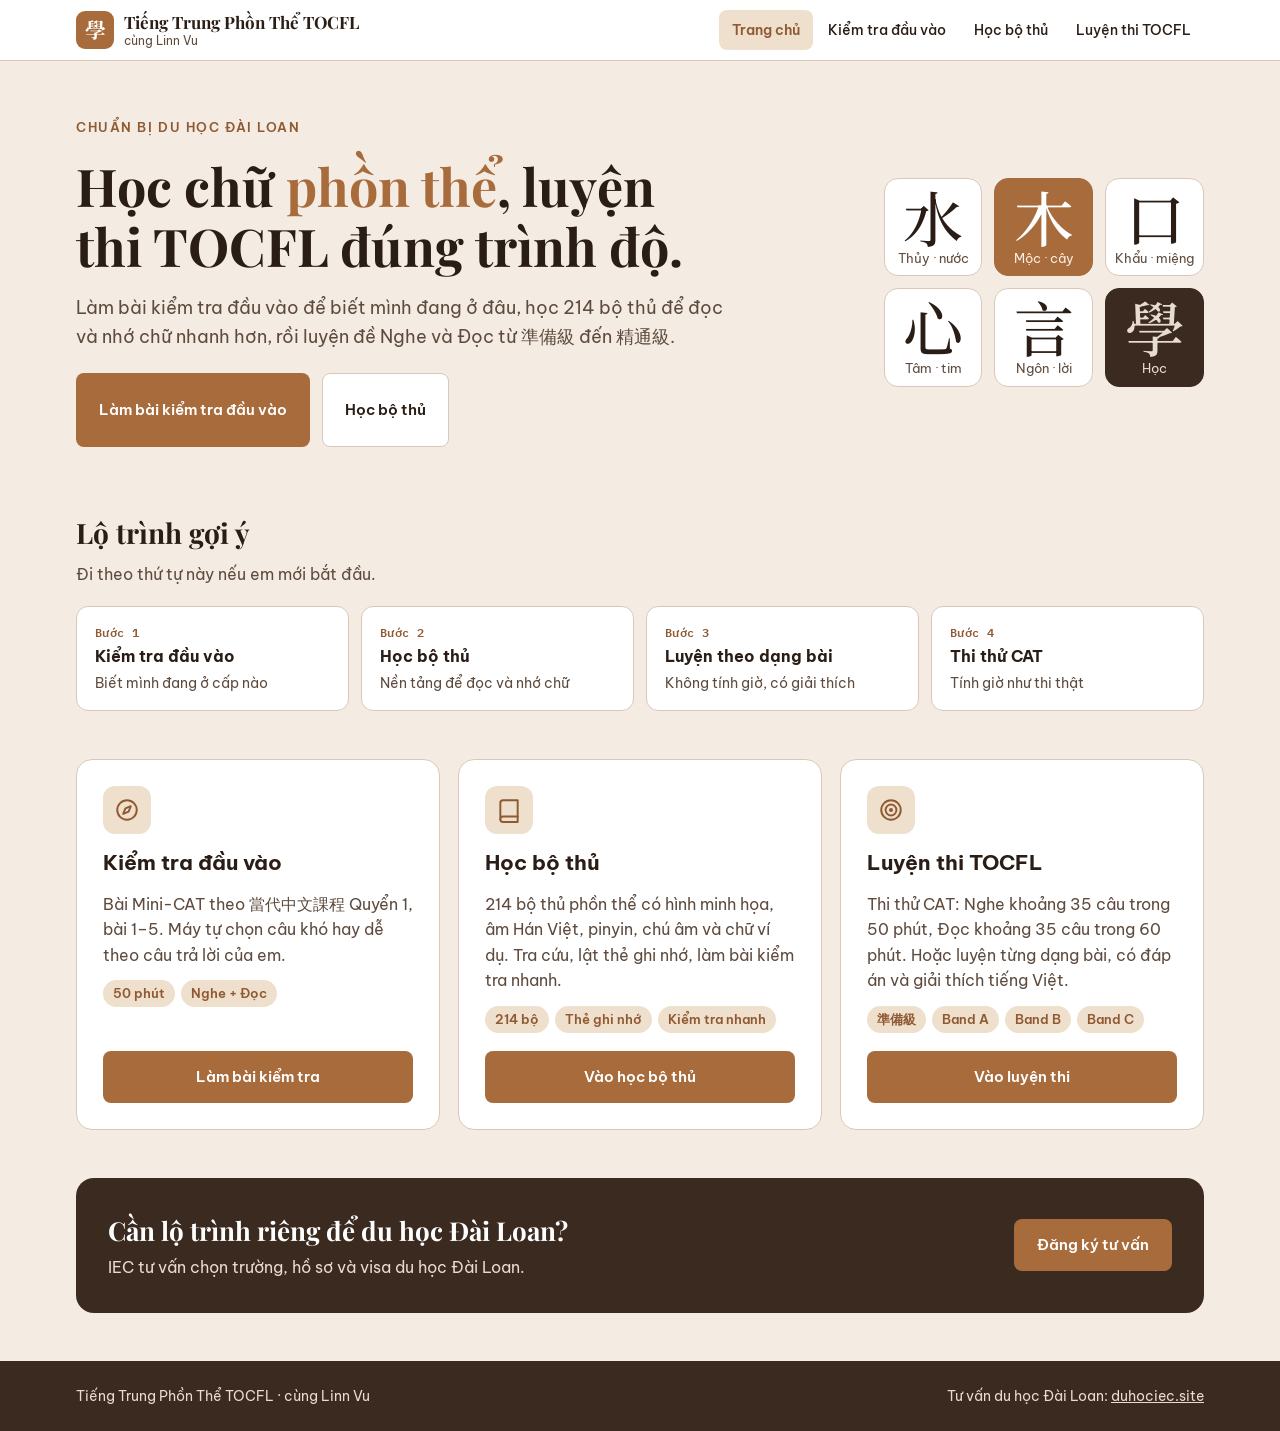
==== commit 058c6e16: "Add files via upload" ====
--- a/index.html
+++ b/index.html
@@ -3,480 +3,134 @@
 <head>
 <meta charset="utf-8">
 <meta name="viewport" content="width=device-width,initial-scale=1,viewport-fit=cover">
-<title>Kho đề TOCFL CAT</title>
-<link rel="preconnect" href="https://fonts.googleapis.com">
-<link rel="stylesheet" href="https://fonts.googleapis.com/css2?family=Be+Vietnam+Pro:wght@400;500;600;700&family=Noto+Serif+TC:wght@500;700&family=IBM+Plex+Mono:wght@500;600&display=swap">
+<title>Tiếng Trung Phồn Thể TOCFL</title>
+<meta name="description" content="Kiểm tra đầu vào, học 214 bộ thủ và luyện thi TOCFL Nghe – Đọc cho học viên chuẩn bị du học Đài Loan.">
+<link rel="stylesheet" href="assets/site.css">
 <style>
-/* Cùng design system với Mini-CAT (tocfl-l1-5): một cột đề thi hẹp, dải trên cùng có phần thi, số câu và đồng hồ. */
-:root{
-  --bg:#eef1f4; --surface:#ffffff; --ink:#18202b; --muted:#5a6575; --line:#d5dbe3;
-  --accent:#2f4b8f; --accent-soft:#e4e9f5; --gold:#d9a441;
-  --ok:#1f7a4d; --ok-soft:#e2f2e9; --bad:#c0392b; --bad-soft:#f7e3e3;
-  --f-ui:"Be Vietnam Pro",system-ui,-apple-system,"Segoe UI",sans-serif;
-  --f-zh:"Noto Serif TC","PingFang TC","Microsoft JhengHei",serif;
-  --f-num:"IBM Plex Mono",ui-monospace,Menlo,monospace;
-}
-@media (prefers-color-scheme: dark){:root:not([data-theme="light"]){
-  --bg:#12161d; --surface:#1b212b; --ink:#e7ebf1; --muted:#9aa5b5; --line:#2e3644;
-  --accent:#8fa8e6; --accent-soft:#25304a; --gold:#d9ad55;
-  --ok:#5cc28f; --ok-soft:#173226; --bad:#e57b7b; --bad-soft:#3a1f22; color-scheme:dark}}
-:root[data-theme="dark"]{
-  --bg:#12161d; --surface:#1b212b; --ink:#e7ebf1; --muted:#9aa5b5; --line:#2e3644;
-  --accent:#8fa8e6; --accent-soft:#25304a; --gold:#d9ad55;
-  --ok:#5cc28f; --ok-soft:#173226; --bad:#e57b7b; --bad-soft:#3a1f22; color-scheme:dark}
+/* Trang chủ: hero hai cột → lộ trình 4 bước → 3 thẻ dẫn vào từng phần → dải tư vấn IEC. */
 *{box-sizing:border-box}
-body{margin:0;background:var(--bg);color:var(--ink);font-family:var(--f-ui);font-size:15px;line-height:1.6}
-[hidden]{display:none!important}
-.wrap{max-width:680px;margin:0 auto;padding-inline:16px;padding-block:20px 48px;display:flex;flex-direction:column;gap:16px}
-.bar{display:flex;align-items:center;justify-content:space-between;gap:12px;flex-wrap:wrap}
-.brand{font-weight:700;letter-spacing:.02em}
-.brand small{display:block;font-weight:500;color:var(--muted);font-size:12px;letter-spacing:.06em;text-transform:uppercase}
-.hud{display:flex;gap:12px;align-items:center}
-.step{font-family:var(--f-num);font-size:13px;color:var(--muted)}
-.clock{font-family:var(--f-num);font-weight:600;font-size:15px;font-variant-numeric:tabular-nums;padding:3px 10px;border-radius:6px;background:var(--accent-soft);color:var(--accent)}
-.clock.warn{background:var(--bad-soft);color:var(--bad)}
-.card{background:var(--surface);border:1px solid var(--line);border-radius:10px;padding:20px;display:flex;flex-direction:column;gap:14px;min-width:0}
-h1,h2{margin:0;text-wrap:balance;line-height:1.3}
-h1{font-size:24px} h2{font-size:18px}
-p{margin:0}
-.muted{color:var(--muted)}
-.small{font-size:13px}
-.label{font-size:12px;font-weight:600;letter-spacing:.08em;text-transform:uppercase;color:var(--muted)}
-ul.rules{margin:0;padding-left:20px;display:flex;flex-direction:column;gap:4px}
-input[type=text]{font:inherit;padding:10px 12px;border:1px solid var(--line);border-radius:8px;background:var(--bg);color:var(--ink);width:100%}
-button{font:inherit;cursor:pointer;border-radius:8px;border:1px solid transparent;padding:11px 18px;font-weight:600}
-button:focus-visible,.opt:focus-visible,.seg input:focus-visible+span{outline:2px solid var(--accent);outline-offset:2px}
-.primary{background:var(--accent);color:var(--surface)}
-.primary:disabled{opacity:.4;cursor:not-allowed}
-.ghost{background:transparent;border-color:var(--line);color:var(--ink)}
-.ghost:disabled{opacity:.45;cursor:not-allowed}
-.row{display:flex;gap:10px;flex-wrap:wrap;align-items:center}
-/* nút chọn dạng viên thuốc */
-.field{display:flex;flex-direction:column;gap:6px}
-.seg{display:flex;flex-wrap:wrap;gap:6px}
-.seg label{position:relative}
-.seg input{position:absolute;opacity:0;pointer-events:none}
-.seg span{display:inline-flex;align-items:center;gap:6px;padding:7px 12px;border:1px solid var(--line);border-radius:99px;font-size:14px;cursor:pointer;background:var(--surface)}
-.seg span b{font-family:var(--f-num);font-weight:500;font-size:12px;color:var(--muted)}
-.seg input:checked+span{border-color:var(--accent);background:var(--accent-soft);color:var(--accent);font-weight:600}
-.seg input:disabled+span{opacity:.4;cursor:not-allowed}
-.zh{font-family:var(--f-zh)}
-.modes{display:grid;grid-template-columns:1fr 1fr;gap:8px}
-.modes label{position:relative}
-.modes input{position:absolute;opacity:0;pointer-events:none}
-.modes span{display:flex;flex-direction:column;gap:2px;border:1px solid var(--line);border-radius:10px;padding:12px 14px;cursor:pointer;height:100%}
-.modes span b{font-size:16px}
-.modes span i{font-style:normal;font-size:13px;color:var(--muted)}
-.modes input:checked+span{border-color:var(--accent);background:var(--accent-soft)}
-.modes input:focus-visible+span{outline:2px solid var(--accent);outline-offset:2px}
-@media (max-width:440px){.modes{grid-template-columns:1fr}}
-/* thước độ khó 8 bậc */
-.meter{display:flex;align-items:center;gap:10px;font-size:13px;color:var(--muted)}
-.steps{display:flex;align-items:flex-end;gap:2px}
-.steps i{display:block;width:7px;border-radius:2px;background:var(--line)}
-.steps i.on{background:var(--gold)}
-.passage{font-family:var(--f-zh);font-size:18px;line-height:1.9;background:var(--bg);border-radius:8px;padding:14px 16px;white-space:pre-line}
-.passage u{text-decoration-thickness:2px;text-underline-offset:4px}
-.figure{display:flex;justify-content:center;background:var(--bg);border-radius:8px;padding:10px}
-.figure svg{width:240px;max-width:100%;height:auto}
-.q{font-family:var(--f-zh);font-size:19px;font-weight:700}
-.q.qv{font-family:var(--f-ui);font-size:16px;font-weight:600}
-.cast{font-size:13px;color:var(--muted);margin:0}
-.opts{display:flex;flex-direction:column;gap:8px}
-.opts.pics{display:grid;grid-template-columns:repeat(3,minmax(0,1fr))}
-.opt{display:flex;gap:12px;align-items:center;text-align:left;background:var(--surface);border:1px solid var(--line);color:var(--ink);font-family:var(--f-zh);font-size:18px;font-weight:500;padding:12px 14px;min-width:0}
-.opts.pics .opt{flex-direction:column;gap:6px;padding:10px 6px}
-.opts.pics .opt svg{width:100%;max-width:120px;height:auto}
-.opt .k{font-family:var(--f-num);font-size:13px;width:26px;height:26px;border-radius:50%;border:1px solid var(--line);display:grid;place-items:center;flex:none;color:var(--muted)}
-.opt[aria-pressed=true]{border-color:var(--accent);background:var(--accent-soft)}
-.opt[aria-pressed=true] .k{background:var(--accent);border-color:var(--accent);color:var(--surface)}
-.opt.right{border-color:var(--ok);background:var(--ok-soft)}
-.opt.right .k{background:var(--ok);border-color:var(--ok);color:var(--surface)}
-.opt.wrong{border-color:var(--bad);background:var(--bad-soft)}
-.opt:disabled{cursor:default}
-/* hình minh họa (pics.js) */
-.pic *{fill:none;stroke:var(--ink);stroke-width:2.2;stroke-linecap:round;stroke-linejoin:round}
-.pic .f{fill:var(--accent-soft)} .pic .a{fill:var(--accent)} .pic .g{fill:var(--gold)} .pic .r{fill:var(--bad)} .pic .w{fill:var(--surface)}
-.pic text{fill:var(--ink);stroke:none;font:600 13px var(--f-num)}
-.pic text.z{font-family:var(--f-zh);font-weight:700}
-.pic text.lt{fill:var(--surface)}
-.play{display:flex;align-items:center;gap:12px;flex-wrap:wrap}
-.count{font-family:var(--f-num);font-size:14px;font-weight:600;padding:3px 10px;border-radius:6px;background:var(--bad-soft);color:var(--bad)}
-.notice{font-size:13px;background:var(--bad-soft);color:var(--ink);border-radius:8px;padding:10px 12px}
-.transcript{font-family:var(--f-zh);font-size:17px;line-height:1.8;border-left:3px solid var(--line);padding-left:12px}
-.feedback{border-radius:8px;padding:12px 14px;font-size:14px;display:flex;flex-direction:column;gap:6px}
-.feedback.ok{background:var(--ok-soft)} .feedback.bad{background:var(--bad-soft)}
-.feedback b{font-size:15px}
-.stats{display:grid;grid-template-columns:repeat(auto-fit,minmax(260px,1fr));gap:12px}
-.big{font-family:var(--f-num);font-size:30px;font-weight:500;font-variant-numeric:tabular-nums}
-.pill{display:inline-block;font-size:12px;font-weight:600;padding:2px 10px;border-radius:99px;background:var(--accent-soft);color:var(--accent)}
-.pill.zh{font-size:13px}
-svg.trace{width:100%;height:auto;max-width:100%}
-.trace .grid{stroke:var(--line);stroke-width:1}
-.trace .path{fill:none;stroke:var(--accent);stroke-width:2}
-.trace .dot-ok{fill:var(--ok)} .trace .dot-bad{fill:var(--surface);stroke:var(--bad);stroke-width:2}
-.trace text{fill:var(--muted);font-family:var(--f-num);font-size:10px}
-.tbl{overflow-x:auto}
-table{border-collapse:collapse;width:100%;font-size:14px;font-variant-numeric:tabular-nums}
-th,td{text-align:left;padding:8px 6px;border-bottom:1px solid var(--line)}
-th{font-size:12px;color:var(--muted);font-weight:600;letter-spacing:.05em;text-transform:uppercase}
-td.zht{font-family:var(--f-zh)}
-.barcell{display:flex;align-items:center;gap:8px}
-.hbar{flex:1;height:6px;background:var(--line);border-radius:3px;min-width:60px;overflow:hidden}
-.hbar span{display:block;height:100%;background:var(--accent)}
-details{border-top:1px solid var(--line);padding-top:10px}
-summary{cursor:pointer;font-weight:600}
-.rev{display:flex;flex-direction:column;gap:10px;margin-top:10px}
-.rev>div{font-size:14px;padding:10px 12px;border-radius:8px;background:var(--bg)}
-.rev .zhs{font-family:var(--f-zh);font-size:16px}
-.tag-ok{color:var(--ok);font-weight:600}.tag-bad{color:var(--bad);font-weight:600}
-@media (prefers-reduced-motion:no-preference){.card{animation:in .25s ease-out}@keyframes in{from{transform:translateY(4px)}to{transform:none}}}
+body{margin:0;background:var(--bg);color:var(--ink);font-family:var(--f-ui);font-size:16px;line-height:1.6}
+.wrap{max-width:1160px;margin:0 auto;padding-inline:16px}
+h1,h2,h3{text-wrap:balance;margin:0}
+.btn{display:inline-flex;align-items:center;justify-content:center;gap:8px;padding:13px 22px;border-radius:8px;font-weight:600;font-size:15px;text-decoration:none;border:1px solid transparent;transition:background .15s,border-color .15s}
+.btn.pri{background:var(--brand);color:#fff}
+.btn.pri:hover{background:var(--accent)}
+.btn.sec{background:var(--surface);color:var(--ink);border-color:var(--line)}
+.btn.sec:hover{border-color:var(--accent)}
+.btn:focus-visible{outline:2px solid var(--brand);outline-offset:2px}
+
+.hero{display:flex;flex-wrap:wrap;gap:40px;align-items:center;padding-block:56px 40px}
+.hero .txt{flex:999 1 480px;min-width:0;display:flex;flex-direction:column;gap:18px}
+.eyebrow{font-size:13px;font-weight:600;letter-spacing:.12em;text-transform:uppercase;color:var(--accent)}
+.hero h1{font-family:var(--f-display);font-size:clamp(32px,5vw,52px);line-height:1.15;font-weight:700}
+.hero h1 em{font-style:normal;color:var(--brand)}
+.hero p{margin:0;font-size:18px;color:var(--muted);max-width:56ch}
+.hero .acts{display:flex;flex-wrap:wrap;gap:12px;padding-top:4px}
+.tiles{flex:1 1 320px;min-width:0;display:grid;grid-template-columns:repeat(3,minmax(0,1fr));gap:12px}
+.tile{aspect-ratio:1;max-width:100%;background:var(--surface);border:1px solid var(--line);border-radius:14px;display:flex;flex-direction:column;align-items:center;justify-content:center;gap:2px}
+.tile b{font-family:var(--f-zh);font-size:clamp(40px,6vw,60px);font-weight:500;line-height:1}
+.tile span{font-size:13px;color:var(--muted)}
+.tile.on{background:var(--brand);border-color:var(--brand);color:#fff}
+.tile.on span{color:#fbeee2}
+.tile.dk{background:var(--deep);border-color:var(--deep);color:var(--deep-ink)}
+.tile.dk span{color:var(--deep-ink)}
+
+.sec{padding-block:24px}
+.sec h2{font-family:var(--f-display);font-size:28px;margin-bottom:6px}
+.sec .sub{margin:0 0 18px;color:var(--muted)}
+.path{list-style:none;margin:0;padding:0;display:grid;grid-template-columns:repeat(4,minmax(0,1fr));gap:12px;counter-reset:st}
+.path li{counter-increment:st;background:var(--surface);border:1px solid var(--line);border-radius:12px;padding:16px 18px;display:flex;flex-direction:column;gap:2px}
+.path li::before{content:"Bước " counter(st);font-family:var(--f-num);font-size:12px;font-weight:600;color:var(--accent);letter-spacing:.04em}
+.path b{font-size:16px}
+.path span{font-size:14px;color:var(--muted)}
+@media (max-width:820px){.path{grid-template-columns:repeat(2,minmax(0,1fr))}}
+
+.cards{display:grid;grid-template-columns:repeat(3,minmax(0,1fr));gap:18px}
+@media (max-width:900px){.cards{grid-template-columns:minmax(0,1fr)}}
+.card{background:var(--surface);border:1px solid var(--line);border-radius:16px;padding:26px;display:flex;flex-direction:column;gap:12px;min-width:0}
+.card .ic{width:48px;height:48px;border-radius:12px;background:var(--accent-soft);display:grid;place-items:center}
+.card .ic svg{width:26px;height:26px;stroke:var(--accent)}
+.card h3{font-size:21px}
+.card p{margin:0;color:var(--muted)}
+.chips{list-style:none;margin:0;padding:0;display:flex;flex-wrap:wrap;gap:6px}
+.chips li{font-size:13px;font-weight:600;padding:3px 10px;border-radius:999px;background:var(--accent-soft);color:var(--accent)}
+.card .go{margin-top:auto;display:grid;gap:8px;padding-top:6px}
+.card .go.two{grid-template-columns:repeat(2,minmax(0,1fr))}
+
+.cta{margin-top:24px;background:var(--deep);color:var(--deep-ink);border-radius:18px;padding:32px;display:flex;flex-wrap:wrap;gap:20px;align-items:center;justify-content:space-between}
+.cta div{flex:999 1 380px;min-width:0}
+.cta h2{font-family:var(--f-display);font-size:26px;color:#fff;margin-bottom:4px}
+.cta p{margin:0;color:var(--deep-ink)}
+@media (prefers-reduced-motion:reduce){.btn{transition:none}}
 </style>
 </head>
 <body>
+<main class="wrap">
+  <section class="hero">
+    <div class="txt">
+      <span class="eyebrow">Chuẩn bị du học Đài Loan</span>
+      <h1>Học chữ <em>phồn thể</em>, luyện thi TOCFL đúng trình độ.</h1>
+      <p>Làm bài kiểm tra đầu vào để biết mình đang ở đâu, học 214 bộ thủ để đọc và nhớ chữ nhanh hơn, rồi luyện đề Nghe và Đọc từ 準備級 đến 精通級.</p>
+      <div class="acts">
+        <a class="btn pri" href="kiem-tra/">Làm bài kiểm tra đầu vào</a>
+        <a class="btn sec" href="bo-thu/">Học bộ thủ</a>
+      </div>
+    </div>
+    <div class="tiles" aria-hidden="true">
+      <div class="tile"><b>水</b><span>Thủy · nước</span></div>
+      <div class="tile on"><b>木</b><span>Mộc · cây</span></div>
+      <div class="tile"><b>口</b><span>Khẩu · miệng</span></div>
+      <div class="tile"><b>心</b><span>Tâm · tim</span></div>
+      <div class="tile"><b>言</b><span>Ngôn · lời</span></div>
+      <div class="tile dk"><b>學</b><span>Học</span></div>
+    </div>
+  </section>
 
-<div class="wrap">
-  <div class="bar">
-    <div class="brand">Kho đề TOCFL CAT<small>Nghe + Đọc · 準備級 → 精通級</small></div>
-    <div class="hud"><span class="step" id="step"></span><span class="clock" id="clock" hidden></span></div>
-  </div>
-  <main id="app"></main>
-</div>
+  <section class="sec" aria-labelledby="lt">
+    <h2 id="lt">Lộ trình gợi ý</h2>
+    <p class="sub">Đi theo thứ tự này nếu em mới bắt đầu.</p>
+    <ol class="path">
+      <li><b>Kiểm tra đầu vào</b><span>Biết mình đang ở cấp nào</span></li>
+      <li><b>Học bộ thủ</b><span>Nền tảng để đọc và nhớ chữ</span></li>
+      <li><b>Luyện theo dạng bài</b><span>Không tính giờ, có giải thích</span></li>
+      <li><b>Thi thử CAT</b><span>Tính giờ như thi thật</span></li>
+    </ol>
+  </section>
 
-<script>window.TOCFL={items:[],audio:new Set(),add(a){this.items.push(...a)}};</script>
-<script src="pics.js"></script>
-<script src="bank/novice.js"></script>
-<script src="bank/a.js"></script>
-<script src="bank/b.js"></script>
-<script src="bank/c.js"></script>
-<script src="audio/index.js" onerror="void 0"></script>
-<script>
-/* =================== CẤU HÌNH (sửa ở đây) =================== */
-// 8 bậc của TOCFL. Câu hỏi trong ngân hàng ghi bậc ở trường lv (1–8).
-const LV={1:"準備一級",2:"準備二級",3:"入門級 A1",4:"基礎級 A2",5:"進階級 B1",6:"高階級 B2",7:"流利級 C1",8:"精通級 C2"};
-const BANDS={N:{name:"準備級 Novice",lv:[1,2]},A:{name:"Band A",lv:[3,4]},B:{name:"Band B",lv:[5,6]},C:{name:"Band C",lv:[7,8]}};
-const bandOf=lv=>Object.keys(BANDS).find(b=>BANDS[b].lv.includes(lv));
-// Điểm đạt từng bậc của bài thi thích ứng (thang 700), theo trang 通過標準 của 華測會.
-const CUT={L:[190,295,355,435,480,555,600,655],R:[195,305,355,450,490,570,610,690]};
-// Thi thật: Nghe ~35 câu/50 phút, Đọc ~35 câu/60 phút. Bản rút gọn để luyện nhanh trên lớp.
-const LENGTH={full:{name:"Đầy đủ (như thi thật)",L:{n:35,min:50},R:{n:35,min:60}},
-              short:{name:"Rút gọn",L:{n:20,min:25},R:{n:20,min:30}}};
-const ANSWER_SECONDS=10;       // Nghe: nghe xong có 10 giây để chọn, hết giờ tự sang câu sau (như thi thật)
-const READING_MIN_ITEMS=25;    // Đọc: làm ít hơn 25 câu thì điểm bị giảm theo tỉ lệ (như thi thật)
-const SEC={L:{zh:"聽力",vi:"Nghe"},R:{zh:"閱讀",vi:"Đọc"}};
-const TYPES={L:["看圖回答","問答理解","對話","段落"],R:["單句理解","看圖釋義","選詞填空","完成段落","閱讀理解"]};
-const TYPE_VI={"看圖回答":"Nhìn hình, nghe câu hỏi","問答理解":"Nghe câu hỏi, chọn câu đáp","對話":"Nghe hội thoại","段落":"Nghe đoạn nói dài",
-  "單句理解":"Hiểu nghĩa một câu","看圖釋義":"Nhìn hình chọn câu đúng","選詞填空":"Chọn từ điền chỗ trống","完成段落":"Chọn câu hoàn thành đoạn văn","閱讀理解":"Đọc hiểu"};
-const SHEET_URL="https://script.google.com/macros/s/AKfycbxJLHZgKhpOgP4l6VUuWDy-IHvLnzrfiKvjBL6ZwrCstAoewt_Xqz-Np-w8xgPDkDfBQw/exec"; // cùng Apps Script với Mini-CAT; để trống = không gửi
-const SHEET_NAME="Thi thử TOCFL";
-const START={N:1.5,A:3.5,B:5.5,C:7.5};   // năng lực ban đầu theo trình độ học viên tự chọn
+  <section class="sec" aria-label="Các phần học">
+    <div class="cards">
+      <article class="card">
+        <div class="ic"><svg viewBox="0 0 24 24" fill="none" stroke-width="1.8" stroke-linecap="round" stroke-linejoin="round" aria-hidden="true"><circle cx="12" cy="12" r="9"/><path d="M15.5 8.5l-2 5-5 2 2-5z"/></svg></div>
+        <h3>Kiểm tra đầu vào</h3>
+        <p>Bài Mini-CAT theo 當代中文課程 Quyển 1, bài 1–5. Máy tự chọn câu khó hay dễ theo câu trả lời của em.</p>
+        <ul class="chips"><li>50 phút</li><li>Nghe + Đọc</li></ul>
+        <div class="go"><a class="btn pri" href="kiem-tra/">Làm bài kiểm tra</a></div>
+      </article>
+      <article class="card">
+        <div class="ic"><svg viewBox="0 0 24 24" fill="none" stroke-width="1.8" stroke-linecap="round" stroke-linejoin="round" aria-hidden="true"><path d="M4 5.5A2.5 2.5 0 0 1 6.5 3H20v15H6.5A2.5 2.5 0 0 0 4 20.5z"/><path d="M4 20.5A2.5 2.5 0 0 0 6.5 23H20v-5"/></svg></div>
+        <h3>Học bộ thủ</h3>
+        <p>214 bộ thủ phồn thể có hình minh họa, âm Hán Việt, pinyin, chú âm và chữ ví dụ. Tra cứu, lật thẻ ghi nhớ, làm bài kiểm tra nhanh.</p>
+        <ul class="chips"><li>214 bộ</li><li>Thẻ ghi nhớ</li><li>Kiểm tra nhanh</li></ul>
+        <div class="go"><a class="btn pri" href="bo-thu/">Vào học bộ thủ</a></div>
+      </article>
+      <article class="card">
+        <div class="ic"><svg viewBox="0 0 24 24" fill="none" stroke-width="1.8" stroke-linecap="round" stroke-linejoin="round" aria-hidden="true"><circle cx="12" cy="12" r="9"/><circle cx="12" cy="12" r="5"/><circle cx="12" cy="12" r="1"/></svg></div>
+        <h3>Luyện thi TOCFL</h3>
+        <p>Thi thử CAT: Nghe khoảng 35 câu trong 50 phút, Đọc khoảng 35 câu trong 60 phút. Hoặc luyện từng dạng bài, có đáp án và giải thích tiếng Việt.</p>
+        <ul class="chips"><li>準備級</li><li>Band A</li><li>Band B</li><li>Band C</li></ul>
+        <div class="go"><a class="btn pri" href="luyen-thi/">Vào luyện thi</a></div>
+      </article>
+    </div>
+  </section>
 
-/* =================== NGÂN HÀNG =================== */
-// Quy ước: phương án đúng luôn viết đầu tiên (o[0]); khi hiển thị sẽ xáo thứ tự.
-const BANK=TOCFL.items.map((x,i)=>({...x,ix:i}));
-const isVi=s=>/[a-zA-Zà-ỹÀ-Ỹ]/.test(s.replace(/[A-D]\b/g,""));
-
-/* =================== CHẤM ĐIỂM ===================
-   Mô hình IRT (Rasch): độ khó câu b = bậc lv (1–8). P(đúng) = 1/(1+e^(-1.3(θ−b))).
-   θ = giá trị khớp nhất với chuỗi đúng/sai (có kéo nhẹ về điểm xuất phát để ổn định khi mới làm vài câu).
-   Đổi θ sang thang 700 bằng cách nối thẳng các mốc đạt: θ = k ứng với điểm đạt bậc k. */
-const A_DISC=1.3;
-function theta(h,start){let best=start,bl=-1e9;
-  for(let t=0;t<=9.0001;t+=0.05){let l=-((t-start)**2)/(2*2.2*2.2);
-    for(const x of h){const p=1/(1+Math.exp(-A_DISC*(t-x.item.lv)));l+=Math.log(x.ok?p:1-p)}
-    if(l>bl){bl=l;best=t}}return best}
-function score700(sec,t){const pts=[[0,100],...CUT[sec].map((c,i)=>[i+1,c]),[9,700]];
-  for(let i=1;i<pts.length;i++)if(t<=pts[i][0]){const[x0,y0]=pts[i-1],[x1,y1]=pts[i];return Math.round(y0+(y1-y0)*(t-x0)/(x1-x0))}
-  return 700}
-const passed=(sec,sc)=>{let k=0;CUT[sec].forEach((c,i)=>{if(sc>=c)k=i+1});return k};
-
-/* =================== TIỆN ÍCH =================== */
-const app=document.getElementById("app"),stepEl=document.getElementById("step"),clockEl=document.getElementById("clock");
-const esc=s=>String(s).replace(/[&<>"]/g,c=>({"&":"&amp;","<":"&lt;",">":"&gt;",'"':"&quot;"}[c]));
-const shuffle=a=>{a=a.slice();for(let i=a.length-1;i>0;i--){const j=Math.floor(Math.random()*(i+1));[a[i],a[j]]=[a[j],a[i]]}return a};
-const meter=lv=>`<span class="steps" aria-hidden="true">${[1,2,3,4,5,6,7,8].map(n=>`<i class="${n<=lv?"on":""}" style="height:${4+n*2}px"></i>`).join("")}</span>`;
-const optText=(it,i)=>it.po?PICS.alt(it.o[i]):it.o[i];
-// đoạn văn: [[...]] = gạch chân (dùng cho 單句理解)
-const fmt=s=>esc(s).replace(/\[\[(.+?)\]\]/g,"<u>$1</u>");
-const plain=s=>String(s).replace(/\[\[(.+?)\]\]/g,"$1");
-const seg=(name,opts,val)=>`<div class="seg" role="radiogroup">${opts.map(([v,l,dis])=>`<label><input type="radio" name="${name}" value="${v}"${v===val?" checked":""}${dis?" disabled":""}><span>${l}</span></label>`).join("")}</div>`;
-const val=name=>{const el=app.querySelector(`input[name="${name}"]:checked`);return el?el.value:null};
-
-/* =================== ÂM THANH ===================
-   1) Có file thu âm audio/<id>.mp3 (liệt kê trong audio/index.js) thì phát file.
-   2) Không có thì dùng giọng đọc tiếng Trung của máy. Người nói ghi "男"/"女" trong ngân hàng. */
-const synth=window.speechSynthesis||null;let voiceF=null,voiceM=null;
-const MALE_RE=/zhiwei|yunjhe|kangkang|yunxi|yunjian|yunyang|yunze|yunhao|li-?mu|male|男/i;
-const FEMALE_RE=/hanhan|yating|hsiaochen|hsiaoyu|mei-?jia|huihui|yaoyao|xiaoxiao|xiaoyi|ting-?ting|lili|female|女|google/i;
-function pickVoice(){if(!synth)return;
-  const all=synth.getVoices().filter(x=>/^(zh|cmn)/i.test(x.lang)&&!/HK|yue|Cantonese/i.test(x.lang+x.name));
-  const tw=all.filter(x=>/TW|Hant/i.test(x.lang)),cn=all.filter(x=>!/TW|Hant/i.test(x.lang));
-  const isM=x=>MALE_RE.test(x.name),isF=x=>!isM(x)&&FEMALE_RE.test(x.name);
-  const nat=a=>a.slice().sort((x,y)=>(/natural|online/i.test(y.name)?1:0)-(/natural|online/i.test(x.name)?1:0));
-  voiceF=nat(tw).find(isF)||nat(tw).find(x=>!isM(x))||nat(cn).find(isF)||tw[0]||cn[0]||null;
-  voiceM=nat(tw).find(isM)||nat(cn).find(isM)||null;
-  const el=document.getElementById("voiceinfo");if(el)el.innerHTML=voiceInfo()}
-function voiceInfo(){if(TOCFL.audio.size)return `Có ${TOCFL.audio.size} file thu âm sẵn. Câu chưa có file sẽ dùng giọng đọc của máy.`;
-  if(!synth||!(voiceF||voiceM))return "Thiết bị này chưa có giọng đọc tiếng Trung. Hãy dùng máy tính Windows với Edge hoặc Chrome.";
-  return `Giọng nữ: <b>${voiceF?esc(voiceF.name):"không có"}</b> · Giọng nam: <b>${voiceM?esc(voiceM.name):"không có (dùng giọng nữ hạ tông)"}</b>`}
-if(synth){pickVoice();synth.onvoiceschanged=pickVoice}
-const canSpeak=it=>TOCFL.audio.has(it.id)||(synth&&(voiceF||voiceM));
-let player=null,speakGuard=null;
-function stopAudio(){if(player){player.onended=null;player.pause();player=null}if(synth)synth.cancel();clearTimeout(speakGuard)}
-function speak(it,done){stopAudio();let fired=false;const fin=()=>{if(fired)return;fired=true;clearTimeout(speakGuard);done&&done()};
-  // phòng khi trình duyệt không báo "đọc xong": tự coi là xong sau thời lượng ước tính
-  const chars=it.a.reduce((n,[,t])=>n+t.length,0);speakGuard=setTimeout(fin,(chars*320+it.a.length*600+3000));
-  if(TOCFL.audio.has(it.id)){player=new Audio(`audio/${it.id}.mp3`);player.onended=()=>{player=null;fin()};
-    player.play().catch(()=>{player=null;tts(it.a,fin)});return}
-  tts(it.a,fin)}
-function tts(lines,done){if(!synth){done();return}synth.cancel();
-  lines.forEach(([sp,txt],i)=>{const u=new SpeechSynthesisUtterance(txt);
-    const male=sp==="男",v=male?(voiceM||voiceF):(voiceF||voiceM);
-    if(v){u.voice=v;u.lang=v.lang}else u.lang="zh-TW";u.rate=.9;
-    u.pitch=male?(voiceM?1:.7):1.08;
-    if(i===lines.length-1)u.onend=done;synth.speak(u)})}
-const cast=a=>{const n=[...new Set(a.map(x=>x[0]).filter(Boolean))];return n.length>1?`<p class="cast">Người nói: ${n.map(x=>`<b class="zh">${x}</b> (${x==="男"?"nam":"nữ"})`).join(" · ")}</p>`:""};
-const transcript=it=>it.a.map(([s,t])=>`${s&&it.a.length>1?s+"：":""}${esc(t)}`).join("<br>");
-
-/* =================== VẼ MỘT CÂU HỎI (dùng chung cho thi thử và luyện tập) =================== */
-function itemHTML(it,order,listenBox){
-  const opts=it.po
-    ?`<div class="opts pics">${order.map((o,j)=>`<button class="opt" data-i="${o.i}" aria-pressed="false"><span class="k">${"ABCD"[j]}</span>${PICS.svg(o.t,"Hình "+"ABCD"[j])}</button>`).join("")}</div>`
-    :`<div class="opts">${order.map((o,j)=>`<button class="opt" data-i="${o.i}" aria-pressed="false"><span class="k">${"ABCD"[j]}</span><span>${esc(o.t)}</span></button>`).join("")}</div>`;
-  return `${it.s==="L"?listenBox:""}
-   ${it.img?`<div class="figure">${PICS.svg(it.img)}</div>`:""}
-   ${it.s==="R"&&it.t?`<div class="passage">${fmt(it.t)}</div>`:""}
-   <p class="q${isVi(it.q)?" qv":""}">${esc(it.q)}</p>
-   ${opts}`}
-const headBar=(it,extra)=>`<div class="bar"><span class="label">${SEC[it.s].zh} ${SEC[it.s].vi} · <span class="zh">${it.ty}</span></span>${extra||""}</div>`;
-function bindOpts(onPick){app.querySelectorAll(".opt").forEach(b=>b.onclick=()=>{
-  app.querySelectorAll(".opt").forEach(x=>x.setAttribute("aria-pressed",x===b));onPick(+b.dataset.i)})}
-
-/* =================== TRẠNG THÁI =================== */
-let S=null,timer=null;
-function stopAll(){stopAudio();if(timer){clearInterval(timer);timer=null}if(S&&S.cd){clearInterval(S.cd);S.cd=null}clockEl.hidden=true}
-
-/* =================== TRANG CHỦ =================== */
-function home(){stopAll();S=null;stepEl.textContent="";
-  const n=(sec,b)=>BANK.filter(x=>x.s===sec&&(!b||bandOf(x.lv)===b)).length;
-  app.innerHTML=`<section class="card">
-    <span class="label">Chọn chế độ</span>
-    <div class="modes" role="radiogroup">
-      <label><input type="radio" name="mode" value="exam" checked><span><b>Thi thử CAT</b><i>Một bài trải dài 8 cấp, tính giờ, chấm điểm thang 700 như thi thật.</i></span></label>
-      <label><input type="radio" name="mode" value="prac"><span><b>Luyện theo dạng bài</b><i>Chọn cấp và dạng bài, không tính giờ, có đáp án và giải thích ngay.</i></span></label>
+  <section class="cta">
+    <div>
+      <h2>Cần lộ trình riêng để du học Đài Loan?</h2>
+      <p>IEC tư vấn chọn trường, hồ sơ và visa du học Đài Loan.</p>
     </div>
-    <div id="opts"></div>
-    <p class="muted small">Ngân hàng hiện có ${n("L")} câu Nghe và ${n("R")} câu Đọc: ${Object.keys(BANDS).map(b=>`${BANDS[b].name} ${n("L",b)+n("R",b)}`).join(" · ")}.</p>
-  </section>`;
-  const draw=()=>val("mode")==="exam"?examSetup():pracSetup();
-  app.querySelectorAll('input[name="mode"]').forEach(r=>r.onchange=draw);draw()}
-
-function examSetup(){const box=document.getElementById("opts");
-  box.innerHTML=`<div style="display:flex;flex-direction:column;gap:14px">
-    <div class="field"><span class="label">Phần thi</span>${seg("secs",[["LR","Nghe rồi Đọc"],["L","Chỉ Nghe"],["R","Chỉ Đọc"]],"LR")}</div>
-    <div class="field"><span class="label">Độ dài</span>${seg("len",Object.entries(LENGTH).map(([k,v])=>[k,`${v.name} <b>${v.L.n}+${v.R.n} câu</b>`]),"full")}</div>
-    <div class="field"><span class="label">Trình độ hiện tại (để chọn câu đầu tiên)</span>${seg("start",Object.keys(BANDS).map(b=>[b,BANDS[b].name]),"A")}</div>
-    <span class="label">Quy tắc như thi thật</span>
-    <ul class="rules" id="rules"></ul>
-    <p class="small muted" id="voiceinfo">${voiceInfo()}</p>
-    <label class="label" for="nm">Họ tên học viên</label>
-    <input type="text" id="nm" placeholder="Ví dụ: Nguyễn Văn An" autocomplete="name">
-    <div class="row"><button class="primary" id="go">Bắt đầu thi thử</button></div></div>`;
-  const rules=()=>{const L=LENGTH[val("len")],secs=val("secs");
-    document.getElementById("rules").innerHTML=[
-      secs.includes("L")?`<li><b>Nghe</b>: ${L.L.n} câu, ${L.L.min} phút. Bấm nút để nghe, mỗi câu chỉ nghe được <b>1 lần</b>; nghe xong có <b>${ANSWER_SECONDS} giây</b> để chọn, hết giờ tự sang câu sau.</li>`:"",
-      secs.includes("R")?`<li><b>Đọc</b>: ${L.R.n} câu, ${L.R.min} phút.${val("len")==="full"?` Làm dưới ${READING_MIN_ITEMS} câu thì điểm bị giảm theo tỉ lệ, nên phân bổ thời gian.`:""}</li>`:"",
-      `<li>Máy chọn câu theo trình độ của bạn: đúng thì câu sau khó hơn, sai thì dễ hơn. Câu có thể thuộc bất kỳ cấp nào.</li>`,
-      `<li>Không quay lại câu trước được. Câu bỏ trống tính là sai.</li>`].join("")};
-  app.querySelectorAll('input[name="secs"],input[name="len"]').forEach(r=>r.onchange=rules);rules();
-  document.getElementById("go").onclick=()=>{
-    const secs=val("secs").split(""),len=LENGTH[val("len")],start=START[val("start")];
-    S={mode:"exam",name:document.getElementById("nm").value.trim(),secs,len,lenKey:val("len"),start,startBand:val("start"),si:0,
-       hist:{L:[],R:[]},used:new Set(),groups:new Set(),done:{},timeUp:{}};
-    startSection()}}
-
-/* =================== THI THỬ =================== */
-function startSection(){const sec=S.secs[S.si];S.sec=sec;S.deadline=Date.now()+S.len[sec].min*60000;
-  clockEl.hidden=false;if(timer)clearInterval(timer);tick();timer=setInterval(tick,1000);nextExam()}
-function tick(){const ms=Math.max(0,S.deadline-Date.now()),m=Math.floor(ms/60000),s=Math.floor(ms%60000/1000);
-  clockEl.textContent=`⏱ ${String(m).padStart(2,"0")}:${String(s).padStart(2,"0")}`;
-  clockEl.classList.toggle("warn",ms<=5*60000);
-  if(ms<=0){S.timeUp[S.sec]=true;endSection()}}
-function endSection(){stopAudio();if(S.cd){clearInterval(S.cd);S.cd=null}if(timer){clearInterval(timer);timer=null}clockEl.hidden=true;
-  S.done[S.sec]=Math.round((S.len[S.sec].min*60000-Math.max(0,S.deadline-Date.now()))/60000);
-  S.si++;if(S.si<S.secs.length)between();else results()}
-
-function pickExam(sec,t){const hist=S.hist[sec],tc={};hist.forEach(h=>tc[h.item.ty]=(tc[h.item.ty]||0)+1);
-  const target=Math.min(8,Math.max(1,Math.round(t)));
-  for(const d of [0,1,-1,2,-2,3,-3,4,-4,5,-5,6,-6,7,-7]){const lv=target+d;if(lv<1||lv>8)continue;
-    let pool=BANK.filter(i=>i.s===sec&&i.lv===lv&&!S.used.has(i.ix)&&!(i.g&&S.groups.has(i.g)));
-    if(!pool.length)continue;
-    const min=Math.min(...pool.map(i=>tc[i.ty]||0));pool=pool.filter(i=>(tc[i.ty]||0)===min);
-    return pool[Math.floor(Math.random()*pool.length)]}
-  return null}
-
-function nextExam(){const sec=S.sec,hist=S.hist[sec];
-  if(hist.length>=S.len[sec].n){endSection();return}
-  S.theta=theta(hist,S.start);
-  const it=pickExam(sec,S.theta);if(!it){endSection();return}
-  S.used.add(it.ix);if(it.g)S.groups.add(it.g);
-  S.cur={item:it,order:shuffle(it.o.map((t,i)=>({t,i})))};S.choice=null;renderExam()}
-
-function renderExam(){const it=S.cur.item,sec=S.sec,n=S.hist[sec].length+1,N=S.len[sec].n;
-  stepEl.textContent=`${SEC[sec].vi} · ${n}/${N}`;
-  const listenBox=`<div class="play"><button class="primary" id="pl">▶ Bấm để nghe (1 lần)</button><span class="small muted" id="pst" hidden></span><span class="count" id="cd" hidden></span>
-     ${!canSpeak(it)?`<span class="notice">Thiết bị này không đọc được tiếng Trung. Hãy dùng Chrome/Edge trên máy tính, hoặc nhờ giáo viên đọc. <button class="ghost" id="tr" style="padding:4px 10px;margin-left:4px">Hiện lời thoại</button></span>`:""}</div>
-     ${cast(it.a||[])}<div class="transcript" id="tx" hidden>${it.s==="L"?transcript(it):""}</div>`;
-  app.innerHTML=`<section class="card">${headBar(it,`<span class="meter">${meter(Math.round(Math.min(8,Math.max(1,S.theta))))}</span>`)}
-    ${itemHTML(it,S.cur.order,listenBox)}
-    <div class="row"><button class="primary" id="nx" disabled>${n===N?"Hoàn thành phần này":"Câu tiếp theo"}</button></div></section>`;
-  bindOpts(i=>{S.choice=i;document.getElementById("nx").disabled=false});
-  document.getElementById("nx").onclick=answerExam;
-  if(it.s==="L"){const tr=document.getElementById("tr");if(tr)tr.onclick=()=>{document.getElementById("tx").hidden=false;tr.remove();startCountdown()};
-    const pl=document.getElementById("pl"),pst=document.getElementById("pst");
-    const play=()=>{pl.hidden=true;pst.hidden=false;pst.textContent="Đang phát…";speak(it,()=>{pst.textContent="Đã phát xong, hãy chọn đáp án";startCountdown()})};
-    pl.onclick=play;
-    if(!canSpeak(it))pl.hidden=true}}
-
-function startCountdown(){if(S.cd)return;let left=ANSWER_SECONDS;const el=document.getElementById("cd");if(!el)return;
-  el.hidden=false;el.textContent=`⏱ ${left}s`;
-  S.cd=setInterval(()=>{left--;el.textContent=`⏱ ${left}s`;if(left<=0){clearInterval(S.cd);S.cd=null;answerExam()}},1000)}
-
-function answerExam(){stopAudio();if(S.cd){clearInterval(S.cd);S.cd=null}
-  const it=S.cur.item,ok=S.choice===0;
-  S.hist[S.sec].push({item:it,chosen:S.choice,ok,theta:S.theta});nextExam()}
-
-function between(){stepEl.textContent=`Hết phần ${SEC[S.secs[S.si-1]].vi}`;
-  app.innerHTML=`<section class="card"><span class="label">Xong phần ${S.si}/${S.secs.length}</span>
-   <h2>Phần Nghe đã xong. Tiếp theo là phần Đọc.</h2>
-   <p class="muted">Phần Đọc có ${S.len.R.n} câu trong ${S.len.R.min} phút. Đồng hồ chỉ bắt đầu khi bạn bấm nút.</p>
-   <div class="row"><button class="primary" id="go">Bắt đầu phần Đọc</button></div></section>`;
-  document.getElementById("go").onclick=startSection}
-
-/* =================== KẾT QUẢ THI THỬ =================== */
-function trace(hist,N){if(!hist.length)return `<p class="muted">Chưa làm câu nào.</p>`;
-  const W=320,H=150,px=58,py=10,xs=(W-px-10)/Math.max(1,N-1),y=l=>py+(8-l)*((H-py*2-14)/7);
-  const pts=hist.map((h,i)=>[px+i*xs,y(h.item.lv)]);
-  return `<svg class="trace" viewBox="0 0 ${W} ${H}" role="img" aria-label="Cấp của từng câu đã làm">
-   ${[1,2,3,4,5,6,7,8].map(l=>`<line class="grid" x1="${px}" x2="${W-10}" y1="${y(l)}" y2="${y(l)}"/><text x="2" y="${y(l)+3}">${["","準備1","準備2","A1","A2","B1","B2","C1","C2"][l]}</text>`).join("")}
-   <polyline class="path" points="${pts.map(p=>p.join(",")).join(" ")}"/>
-   ${pts.map((p,i)=>`<circle class="${hist[i].ok?"dot-ok":"dot-bad"}" cx="${p[0]}" cy="${p[1]}" r="3.5"/>`).join("")}
-   ${pts.map((p,i)=>(i%5===0||i===pts.length-1)?`<text x="${p[0]-3}" y="${H-2}">${i+1}</text>`:"").join("")}</svg>`}
-function typeTable(all){const rows=["L","R"].flatMap(s=>TYPES[s].map(ty=>{const h=all.filter(x=>x.item.s===s&&x.item.ty===ty);if(!h.length)return "";
-    const c=h.filter(x=>x.ok).length,p=Math.round(c/h.length*100);
-    return `<tr><td>${SEC[s].vi}</td><td class="zht">${ty}</td><td>${c}/${h.length}</td><td><div class="barcell"><div class="hbar"><span style="width:${p}%"></span></div>${p}%</div></td></tr>`})).join("");
-  return `<div class="tbl"><table><thead><tr><th>Phần</th><th>Dạng bài</th><th>Đúng</th><th>Tỉ lệ</th></tr></thead><tbody>${rows}</tbody></table></div>`}
-function stemOf(it,short){if(it.s==="L")return it.a.map(([sp,t])=>(sp&&it.a.length>1?sp+"：":"")+t).join(" ");
-  const t=[it.img?`[Hình: ${PICS.alt(it.img)}]`:"",it.t?plain(it.t).replace(/\n/g," "):""].filter(Boolean).join(" ");
-  return short&&t.length>60?t.slice(0,60)+"…":t}
-function reviewHTML(all){return all.map(h=>{const it=h.item;
-  return `<div><span class="${h.ok?"tag-ok":"tag-bad"}">${h.ok?"Đúng":h.chosen===null?"Bỏ trống":"Sai"}</span> · ${SEC[it.s].vi} · <span class="zh">${it.ty}</span> · ${LV[it.lv]}
-    <div class="zhs">${esc(stemOf(it))} <b>${esc(it.q)}</b></div>
-    <div class="zhs">Đáp án: ${esc(optText(it,0))}${h.ok?"":h.chosen===null?"":` · Đã chọn: ${esc(optText(it,h.chosen))}`}</div>
-    ${it.ex?`<div class="muted">${esc(it.ex)}</div>`:""}</div>`}).join("")}
-
-function secResult(sec){const h=S.hist[sec];if(!S.secs.includes(sec))return null;
-  const t=theta(h,S.start);let sc=score700(sec,t);const answered=h.filter(x=>x.chosen!==null).length;
-  let adj=false;if(sec==="R"&&S.lenKey==="full"&&answered<READING_MIN_ITEMS){sc=Math.round(sc*answered/READING_MIN_ITEMS);adj=true}
-  const k=passed(sec,sc);return{sec,t,sc,k,answered,adj,right:h.filter(x=>x.ok).length,n:h.length}}
-
-function results(){stopAll();stepEl.textContent="Kết quả";
-  const R=S.secs.map(secResult),all=[...S.hist.L,...S.hist.R];
-  const card=r=>`<div class="card"><span class="label">${SEC[r.sec].zh} ${SEC[r.sec].vi}${S.timeUp[r.sec]?" · hết giờ":""}</span>
-     <div class="row"><span class="big">${r.sc}<small class="muted" style="font-size:16px">/700</small></span><span class="pill zh">${r.k?LV[r.k]:"Chưa đạt 準備一級"}</span></div>
-     <p class="muted small">Đúng ${r.right}/${r.n} câu · làm ${r.n}/${S.len[r.sec].n} câu trong ${Math.min(S.done[r.sec]||0,S.len[r.sec].min)} phút${r.adj?` · <b>điểm đã giảm vì làm dưới ${READING_MIN_ITEMS} câu</b>`:""}</p>
-     ${trace(S.hist[r.sec],S.len[r.sec].n)}
-     <p class="muted small">Đường đi: cấp của câu máy chọn cho bạn. Chấm xanh đúng, vòng đỏ sai.${r.k<8?` Mốc cấp kế tiếp (${LV[r.k+1]}): ${CUT[r.sec][r.k]} điểm.`:""}</p></div>`;
-  app.innerHTML=`<div style="display:flex;flex-direction:column;gap:16px">
-   <section class="card"><span class="label">Kết quả thi thử · ${LENGTH[S.lenKey].name}</span>
-    <h1>${S.name?esc(S.name):"Học viên"}</h1>
-    <p class="muted">${new Date().toLocaleString("vi-VN")}</p>
-    <p id="sendst" class="muted small">${SHEET_URL?"Đang gửi kết quả cho giáo viên…":"Chụp màn hình này gửi giáo viên."}</p></section>
-   <div class="stats">${R.map(card).join("")}</div>
-   <section class="card"><h2>Theo dạng bài</h2>${typeTable(all)}
-    <details><summary>Cách tính điểm</summary><div class="rev"><div>
-      Máy ước lượng trình độ từ việc bạn làm đúng câu ở cấp nào (mô hình IRT), rồi đổi ra thang 700 theo các mốc đạt chính thức của bài thi thích ứng:
-      Nghe ${CUT.L.join(" / ")}, Đọc ${CUT.R.join(" / ")} (lần lượt ${Object.values(LV).map(x=>x.split(" ")[0]).join(" · ")}).
-      <br><b>Đây là điểm ước tính để luyện tập</b>; độ khó câu hỏi do giáo viên gán, chưa được hiệu chỉnh thống kê như đề thật.</div></div></details>
-    <details><summary>Xem lại từng câu</summary><div class="rev">${reviewHTML(all)}</div></details></section>
-   <div class="row"><button class="ghost" id="again">Về trang đầu</button></div></div>`;
-  document.getElementById("again").onclick=home;
-  sendResult(R,all)}
-
-function sendResult(R,all){if(!SHEET_URL||S.sent)return;S.sent=true;
-  const get=s=>R.find(r=>r.sec===s);
-  const secCols=s=>{const r=get(s);return r?[[`${SEC[s].vi} /700`,r.sc],[`Cấp ${SEC[s].vi}`,r.k?LV[r.k]:"Chưa đạt"],[`${SEC[s].vi} đúng`,`${r.right}/${r.n}`]]:[[`${SEC[s].vi} /700`,""],[`Cấp ${SEC[s].vi}`,""],[`${SEC[s].vi} đúng`,""]]};
-  const byType=["L","R"].flatMap(s=>TYPES[s].map(ty=>{const h=all.filter(x=>x.item.s===s&&x.item.ty===ty);return h.length?`${ty} ${h.filter(x=>x.ok).length}/${h.length}`:""})).filter(Boolean).join(" · ");
-  const wrong=all.filter(h=>!h.ok).map(h=>{const it=h.item;
-    return `${SEC[it.s].vi} ${it.ty} ${LV[it.lv].split(" ")[0]} [${it.id}] · 「${stemOf(it,true)}」${isVi(it.q)?"":" "+it.q} → ${h.chosen===null?"bỏ trống":"chọn "+optText(it,h.chosen)} (đúng: ${optText(it,0)})`}).join("\n");
-  const d={sheet:SHEET_NAME,cols:[["Họ tên",S.name||"(không tên)"],["Độ dài",LENGTH[S.lenKey].name],["Xuất phát",BANDS[S.startBand].name],
-    ...secCols("L"),...secCols("R"),["Theo dạng bài",byType],["Hết giờ?",S.secs.filter(s=>S.timeUp[s]).map(s=>SEC[s].vi).join(", ")||"Không"],["Các câu sai",wrong]]};
-  const st=document.getElementById("sendst");
-  fetch(SHEET_URL,{method:"POST",mode:"no-cors",headers:{"Content-Type":"text/plain;charset=utf-8"},body:JSON.stringify(d)})
-    .then(()=>{if(st)st.textContent="✓ Đã gửi kết quả cho giáo viên."})
-    .catch(()=>{S.sent=false;if(st)st.textContent="Chưa gửi được kết quả (mất mạng?). Hãy chụp màn hình này gửi giáo viên."})}
-
-/* =================== LUYỆN THEO DẠNG BÀI =================== */
-function pracSetup(){const box=document.getElementById("opts");
-  box.innerHTML=`<div style="display:flex;flex-direction:column;gap:14px">
-    <div class="field"><span class="label">Cấp</span>${seg("band",Object.keys(BANDS).map(b=>[b,BANDS[b].name]),"A")}</div>
-    <div class="field"><span class="label">Kỹ năng</span>${seg("sk",[["L","聽力 Nghe"],["R","閱讀 Đọc"]],"L")}</div>
-    <div class="field"><span class="label">Dạng bài</span><div id="tyBox"></div></div>
-    <p class="small muted" id="voiceinfo">${voiceInfo()}</p>
-    <div class="row"><button class="primary" id="go">Bắt đầu luyện</button></div></div>`;
-  const pool=(b,s,ty)=>BANK.filter(x=>bandOf(x.lv)===b&&x.s===s&&(ty==="*"||x.ty===ty));
-  const drawTypes=()=>{const b=val("band"),s=val("sk"),cur=val("ty");
-    const opts=[["*",`Tất cả <b>${pool(b,s,"*").length}</b>`],...TYPES[s].map(ty=>{const c=pool(b,s,ty).length;return [ty,`<span class="zh">${ty}</span> <b>${c}</b>`,!c]})];
-    const keep=opts.find(o=>o[0]===cur&&!o[2])?cur:"*";
-    document.getElementById("tyBox").innerHTML=seg("ty",opts,keep)+`<p class="small muted" id="tyHint" style="margin-top:6px"></p>`;
-    const hint=()=>{const t=val("ty");document.getElementById("tyHint").textContent=t==="*"?"Trộn đủ các dạng của cấp này.":TYPE_VI[t]};
-    app.querySelectorAll('input[name="ty"]').forEach(r=>r.onchange=hint);hint();
-    document.getElementById("go").disabled=!pool(b,s,"*").length};
-  app.querySelectorAll('input[name="band"],input[name="sk"]').forEach(r=>r.onchange=drawTypes);drawTypes();
-  document.getElementById("go").onclick=()=>{const b=val("band"),s=val("sk"),ty=val("ty");
-    // xáo thứ tự nhưng giữ các câu cùng một đoạn văn/hội thoại (g) đi liền nhau
-    const items=pool(b,s,ty),groups={};items.forEach(x=>{const k=x.g||"#"+x.ix;(groups[k]=groups[k]||[]).push(x)});
-    S={mode:"prac",band:b,sk:s,ty,list:shuffle(Object.values(groups)).flat(),i:0,hist:[]};nextPrac()}}
-
-function nextPrac(){if(S.i>=S.list.length){pracSummary();return}
-  const it=S.list[S.i];S.cur={item:it,order:shuffle(it.o.map((t,i)=>({t,i})))};S.choice=null;S.checked=false;renderPrac()}
-
-function renderPrac(){const it=S.cur.item,n=S.i+1,N=S.list.length,right=S.hist.filter(h=>h.ok).length;
-  stepEl.textContent=`Luyện · ${n}/${N}`;
-  const listenBox=`<div class="play"><button class="ghost" id="pl">▶ Nghe</button>
-      ${!canSpeak(it)?`<span class="notice">Thiết bị này không đọc được tiếng Trung. Bấm "Hiện lời thoại" để đọc thay.</span>`:""}
-      <button class="ghost" id="trb">Hiện lời thoại</button></div>
-     ${cast(it.a||[])}<div class="transcript" id="tx" hidden>${it.s==="L"?transcript(it):""}</div>`;
-  app.innerHTML=`<section class="card">${headBar(it,`<span class="pill zh">${LV[it.lv]}</span>`)}
-    ${itemHTML(it,S.cur.order,listenBox)}
-    <div id="fb"></div>
-    <div class="row"><button class="primary" id="nx" disabled>Kiểm tra</button><button class="ghost" id="end">Kết thúc</button>
-      <span class="muted small" id="tally" style="margin-left:auto">Đúng ${right}/${S.hist.length}</span></div></section>`;
-  bindOpts(i=>{if(S.checked)return;S.choice=i;document.getElementById("nx").disabled=false});
-  document.getElementById("nx").onclick=()=>S.checked?(S.i++,nextPrac()):checkPrac();
-  document.getElementById("end").onclick=()=>{stopAudio();pracSummary()};
-  if(it.s==="L"){const pl=document.getElementById("pl");pl.onclick=()=>{pl.disabled=true;speak(it,()=>{pl.disabled=false})};
-    document.getElementById("trb").onclick=e=>{const tx=document.getElementById("tx");tx.hidden=!tx.hidden;e.target.textContent=tx.hidden?"Hiện lời thoại":"Ẩn lời thoại"};
-  }}
-
-function checkPrac(){const it=S.cur.item,ok=S.choice===0;S.checked=true;S.hist.push({item:it,chosen:S.choice,ok});
-  app.querySelectorAll(".opt").forEach(b=>{const i=+b.dataset.i;b.disabled=true;if(i===0)b.classList.add("right");else if(i===S.choice)b.classList.add("wrong")});
-  if(it.s==="L"){document.getElementById("tx").hidden=false;const t=document.getElementById("trb");if(t)t.remove()}
-  document.getElementById("fb").innerHTML=`<div class="feedback ${ok?"ok":"bad"}"><b>${ok?"Đúng rồi!":"Chưa đúng."} Đáp án: <span class="zh">${esc(optText(it,0))}</span></b>${it.ex?`<span>${esc(it.ex)}</span>`:""}</div>`;
-  document.getElementById("tally").textContent=`Đúng ${S.hist.filter(h=>h.ok).length}/${S.hist.length}`;
-  const nx=document.getElementById("nx");nx.textContent=S.i+1>=S.list.length?"Xem tổng kết":"Câu tiếp theo";nx.focus()}
-
-function pracSummary(){stopAll();stepEl.textContent="Tổng kết luyện tập";const h=S.hist,c=h.filter(x=>x.ok).length;
-  app.innerHTML=`<div style="display:flex;flex-direction:column;gap:16px">
-   <section class="card"><span class="label">Luyện ${BANDS[S.band].name} · ${SEC[S.sk].vi} · ${S.ty==="*"?"tất cả dạng":`<span class="zh">${S.ty}</span>`}</span>
-    <div class="row"><span class="big">${c}<small class="muted" style="font-size:16px">/${h.length}</small></span><span class="pill">${h.length?Math.round(c/h.length*100):0}% đúng</span></div>
-    ${h.length?typeTable(h):`<p class="muted">Chưa làm câu nào.</p>`}
-    ${h.some(x=>!x.ok)?`<details open><summary>Các câu làm sai</summary><div class="rev">${reviewHTML(h.filter(x=>!x.ok))}</div></details>`:""}</section>
-   <div class="row"><button class="primary" id="again">Luyện tiếp</button><button class="ghost" id="home">Về trang đầu</button></div></div>`;
-  document.getElementById("again").onclick=()=>{home();app.querySelector('input[name="mode"][value="prac"]').click()};
-  document.getElementById("home").onclick=home}
-
-home();
-</script>
+    <a class="btn pri" href="https://www.duhociec.site/ho-so" target="_blank" rel="noopener">Đăng ký tư vấn</a>
+  </section>
+</main>
+<script src="assets/site.js" data-page="home"></script>
 </body>
 </html>
--- a/assets/site.css
+++ b/assets/site.css
@@ -0,0 +1,45 @@
+/* Bộ màu, font, thanh menu và chân trang dùng chung cho mọi trang.
+   Màu lấy theo web IEC (duhociec.site): nền kem, nâu caramel, chữ nâu đậm.
+   Sửa màu ở đây là mọi trang đổi theo. */
+@import url("https://fonts.googleapis.com/css2?family=Be+Vietnam+Pro:wght@400;500;600;700&family=Noto+Serif+TC:wght@500;700&family=IBM+Plex+Mono:wght@500;600&family=Playfair+Display:wght@600;700&display=swap");
+
+:root{
+  --bg:#f4ece3; --surface:#ffffff; --ink:#2a1d15; --muted:#5e4b3e; --line:#d9c8b7;
+  --brand:#a86b3c; --accent:#8f5a32; --accent-soft:#efdfcd; --gold:#c9963f;
+  --ok:#1f7a4d; --ok-soft:#e2f2e9; --bad:#b23b2a; --bad-soft:#f7e3e0;
+  --deep:#3b2a20; --deep-ink:#e8dccf;
+  --f-ui:"Be Vietnam Pro",system-ui,-apple-system,"Segoe UI",sans-serif;
+  --f-display:"Playfair Display",Georgia,serif;
+  --f-zh:"Noto Serif TC","PingFang TC","Microsoft JhengHei",serif;
+  --f-num:"IBM Plex Mono",ui-monospace,Menlo,monospace;
+}
+@media (prefers-color-scheme: dark){:root:not([data-theme="light"]){
+  --bg:#1b1410; --surface:#251c16; --ink:#f1e7dc; --muted:#bfa995; --line:#3d2f25;
+  --brand:#c98a55; --accent:#d9a06a; --accent-soft:#3a2a1e; --gold:#d9ad55;
+  --ok:#6cc28f; --ok-soft:#173226; --bad:#e68a7a; --bad-soft:#3a1f1a;
+  --deep:#120d0a; --deep-ink:#e8dccf; color-scheme:dark}}
+:root[data-theme="dark"]{
+  --bg:#1b1410; --surface:#251c16; --ink:#f1e7dc; --muted:#bfa995; --line:#3d2f25;
+  --brand:#c98a55; --accent:#d9a06a; --accent-soft:#3a2a1e; --gold:#d9ad55;
+  --ok:#6cc28f; --ok-soft:#173226; --bad:#e68a7a; --bad-soft:#3a1f1a;
+  --deep:#120d0a; --deep-ink:#e8dccf; color-scheme:dark}
+
+/* ---- Thanh menu ---- */
+.site-head{background:var(--surface);border-bottom:1px solid var(--line);font-family:var(--f-ui)}
+.site-head .in{max-width:1160px;margin:0 auto;padding:10px 16px;display:flex;flex-wrap:wrap;align-items:center;justify-content:space-between;gap:10px 20px}
+.site-logo{display:flex;align-items:center;gap:10px;text-decoration:none;color:var(--ink)}
+.site-logo .mk{width:38px;height:38px;border-radius:9px;background:var(--brand);color:#fff;display:grid;place-items:center;font-family:var(--f-zh);font-size:21px;font-weight:700;flex:none}
+.site-logo b{display:block;font-family:var(--f-display);font-size:17px;line-height:1.2}
+.site-logo small{display:block;font-size:12px;color:var(--muted);line-height:1.3}
+.site-nav{display:flex;gap:2px;overflow-x:auto;scrollbar-width:none;max-width:100%}
+.site-nav::-webkit-scrollbar{display:none}
+.site-nav a{flex:none;padding:9px 13px;border-radius:8px;font-size:14px;font-weight:500;color:var(--ink);text-decoration:none;white-space:nowrap}
+.site-nav a:hover{background:var(--accent-soft)}
+.site-nav a[aria-current="page"]{background:var(--accent-soft);color:var(--accent);font-weight:600}
+.site-head a:focus-visible,.site-foot a:focus-visible{outline:2px solid var(--brand);outline-offset:2px}
+@media (max-width:720px){.site-nav{order:3;width:100%}}
+
+/* ---- Chân trang ---- */
+.site-foot{background:var(--deep);color:var(--deep-ink);font-family:var(--f-ui);font-size:14px;margin-top:48px}
+.site-foot .in{max-width:1160px;margin:0 auto;padding:24px 16px;display:flex;flex-wrap:wrap;gap:12px 24px;justify-content:space-between;align-items:center}
+.site-foot a{color:var(--deep-ink)}
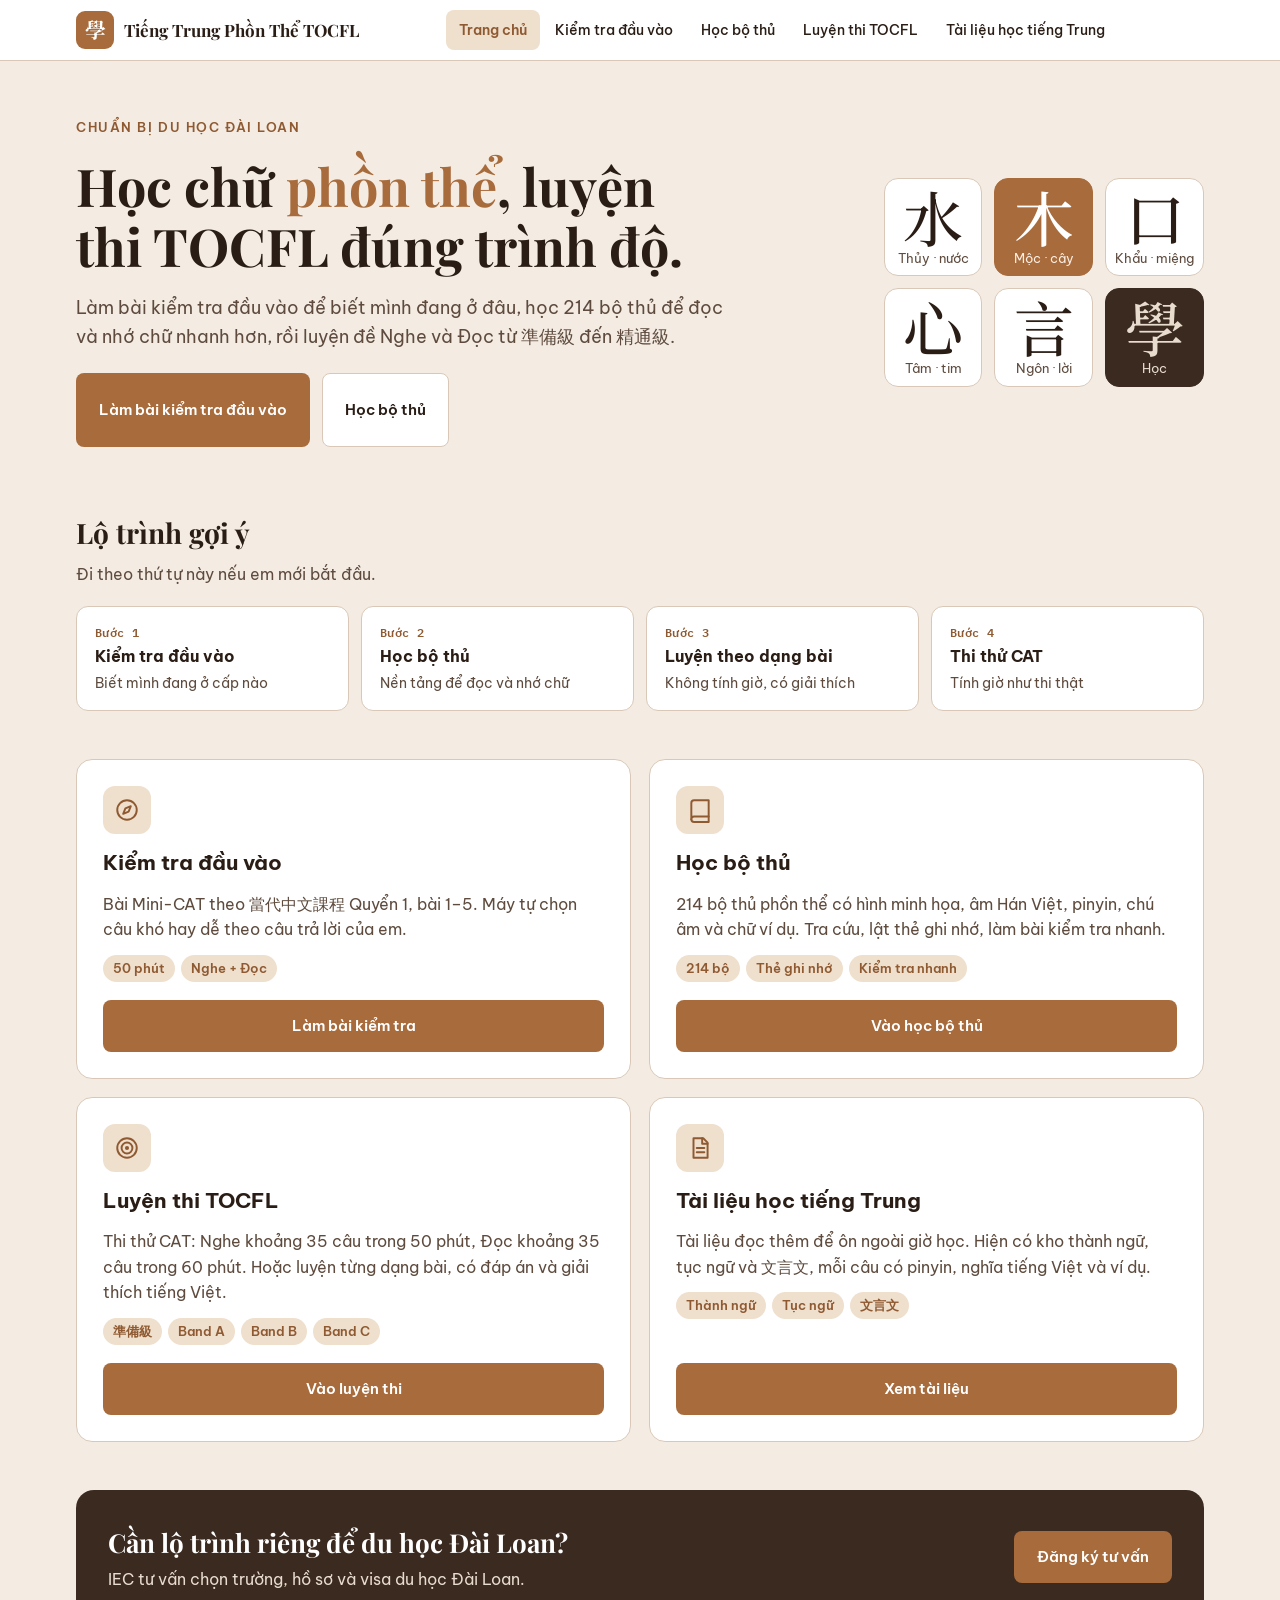
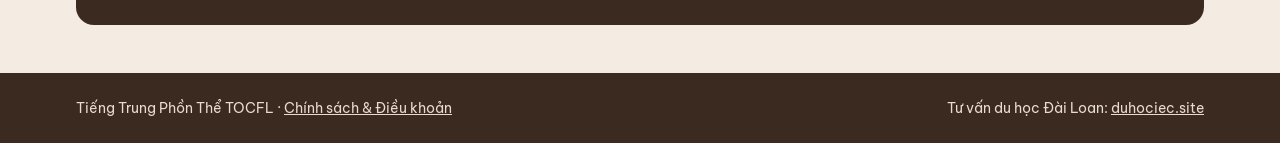
==== commit b84f5629: "Add files via upload" ====
--- a/index.html
+++ b/index.html
@@ -45,7 +45,7 @@
 .path span{font-size:14px;color:var(--muted)}
 @media (max-width:820px){.path{grid-template-columns:repeat(2,minmax(0,1fr))}}
 
-.cards{display:grid;grid-template-columns:repeat(3,minmax(0,1fr));gap:18px}
+.cards{display:grid;grid-template-columns:repeat(2,minmax(0,1fr));gap:18px}
 @media (max-width:900px){.cards{grid-template-columns:minmax(0,1fr)}}
 .card{background:var(--surface);border:1px solid var(--line);border-radius:16px;padding:26px;display:flex;flex-direction:column;gap:12px;min-width:0}
 .card .ic{width:48px;height:48px;border-radius:12px;background:var(--accent-soft);display:grid;place-items:center}
@@ -120,6 +120,13 @@
         <ul class="chips"><li>準備級</li><li>Band A</li><li>Band B</li><li>Band C</li></ul>
         <div class="go"><a class="btn pri" href="luyen-thi/">Vào luyện thi</a></div>
       </article>
+      <article class="card">
+        <div class="ic"><svg viewBox="0 0 24 24" fill="none" stroke-width="1.8" stroke-linecap="round" stroke-linejoin="round" aria-hidden="true"><path d="M6 3h9l4 4v14H6z"/><path d="M14 3v5h5"/><path d="M9 12h7M9 16h7"/></svg></div>
+        <h3>Tài liệu học tiếng Trung</h3>
+        <p>Tài liệu đọc thêm để ôn ngoài giờ học. Hiện có kho thành ngữ, tục ngữ và 文言文, mỗi câu có pinyin, nghĩa tiếng Việt và ví dụ.</p>
+        <ul class="chips"><li>Thành ngữ</li><li>Tục ngữ</li><li>文言文</li></ul>
+        <div class="go"><a class="btn pri" href="tai-lieu/">Xem tài liệu</a></div>
+      </article>
     </div>
   </section>
 
--- a/assets/site.css
+++ b/assets/site.css
@@ -39,6 +39,24 @@
 .site-head a:focus-visible,.site-foot a:focus-visible{outline:2px solid var(--brand);outline-offset:2px}
 @media (max-width:720px){.site-nav{order:3;width:100%}}
 
+/* ---- Đăng nhập Google ---- */
+.site-user{display:flex;align-items:center;gap:8px;min-height:36px;font-size:14px}
+.site-user img{width:30px;height:30px;border-radius:50%;flex:none}
+.site-user .who{max-width:14ch;overflow:hidden;text-overflow:ellipsis;white-space:nowrap;font-weight:600}
+.site-user button{font:inherit;font-size:13px;padding:6px 10px;border-radius:8px;border:1px solid var(--line);background:var(--surface);color:var(--muted);cursor:pointer}
+.site-user button:hover{border-color:var(--accent);color:var(--accent)}
+.site-user button:focus-visible{outline:2px solid var(--brand);outline-offset:2px}
+.login-gate{display:none}
+html.need-login .login-gate{display:grid;place-items:center;padding:56px 16px;font-family:var(--f-ui)}
+html.need-login body>:not(.site-head):not(.login-gate):not(script){display:none!important}
+.login-gate .card{max-width:440px;width:100%;background:var(--surface);border:1px solid var(--line);border-radius:18px;padding:32px 24px;display:grid;justify-items:center;gap:14px;text-align:center}
+.login-gate .mk{width:56px;height:56px;border-radius:14px;background:var(--brand);color:#fff;display:grid;place-items:center;font-family:var(--f-zh);font-size:30px;font-weight:700}
+.login-gate h1{margin:0;font-family:var(--f-display);font-size:26px;color:var(--ink)}
+.login-gate p{margin:0;color:var(--muted);line-height:1.55}
+.login-gate .gbtn{min-height:44px}
+.login-gate .small{font-size:13px}
+.login-gate a{color:var(--accent)}
+
 /* ---- Chân trang ---- */
 .site-foot{background:var(--deep);color:var(--deep-ink);font-family:var(--f-ui);font-size:14px;margin-top:48px}
 .site-foot .in{max-width:1160px;margin:0 auto;padding:24px 16px;display:flex;flex-wrap:wrap;gap:12px 24px;justify-content:space-between;align-items:center}
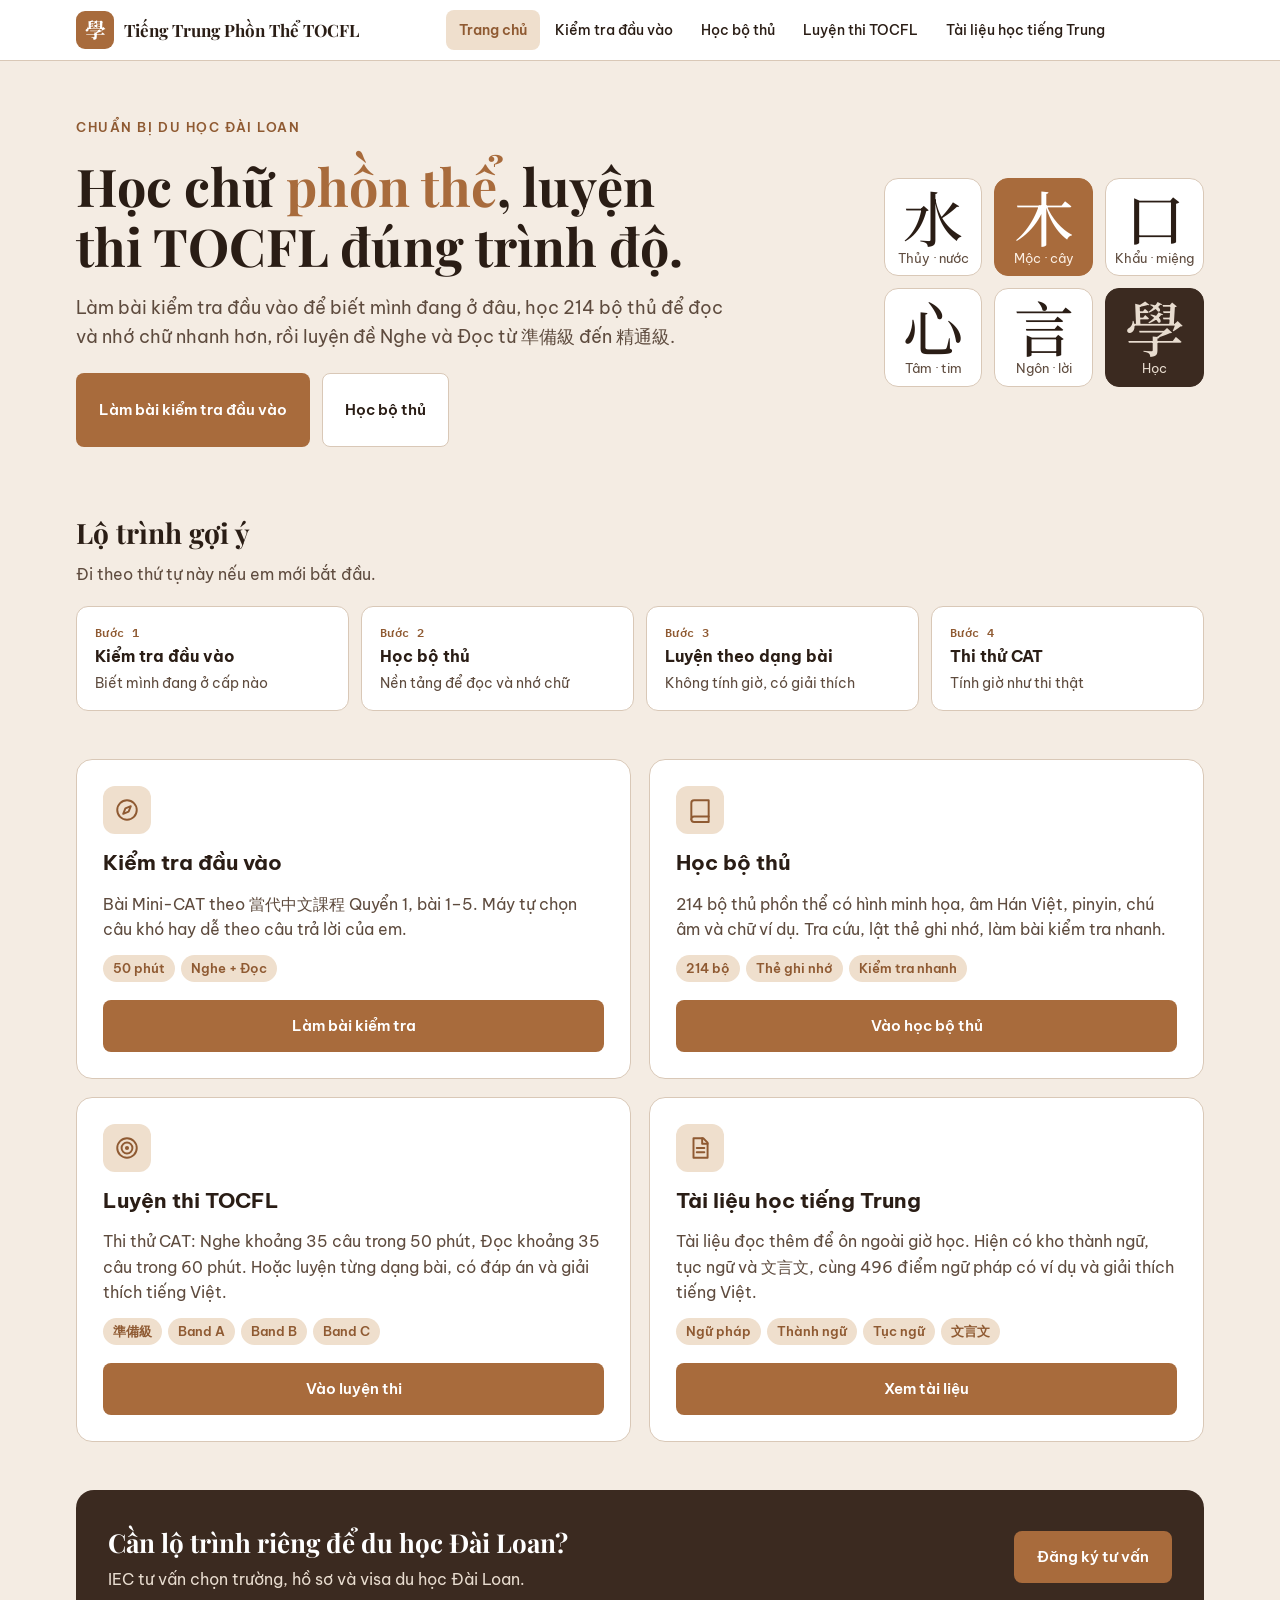
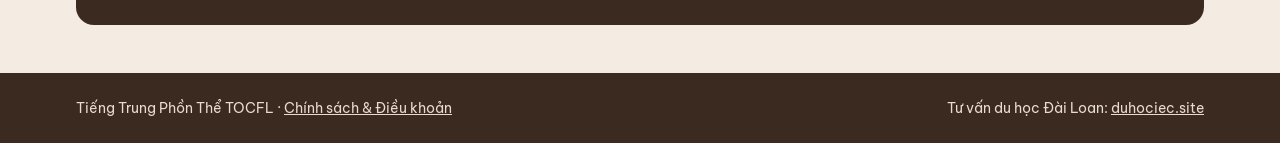
==== commit f78e62b2: "Add files via upload" ====
--- a/index.html
+++ b/index.html
@@ -123,8 +123,8 @@
       <article class="card">
         <div class="ic"><svg viewBox="0 0 24 24" fill="none" stroke-width="1.8" stroke-linecap="round" stroke-linejoin="round" aria-hidden="true"><path d="M6 3h9l4 4v14H6z"/><path d="M14 3v5h5"/><path d="M9 12h7M9 16h7"/></svg></div>
         <h3>Tài liệu học tiếng Trung</h3>
-        <p>Tài liệu đọc thêm để ôn ngoài giờ học. Hiện có kho thành ngữ, tục ngữ và 文言文, mỗi câu có pinyin, nghĩa tiếng Việt và ví dụ.</p>
-        <ul class="chips"><li>Thành ngữ</li><li>Tục ngữ</li><li>文言文</li></ul>
+        <p>Tài liệu đọc thêm để ôn ngoài giờ học. Hiện có kho thành ngữ, tục ngữ và 文言文, cùng 496 điểm ngữ pháp có ví dụ và giải thích tiếng Việt.</p>
+        <ul class="chips"><li>Ngữ pháp</li><li>Thành ngữ</li><li>Tục ngữ</li><li>文言文</li></ul>
         <div class="go"><a class="btn pri" href="tai-lieu/">Xem tài liệu</a></div>
       </article>
     </div>
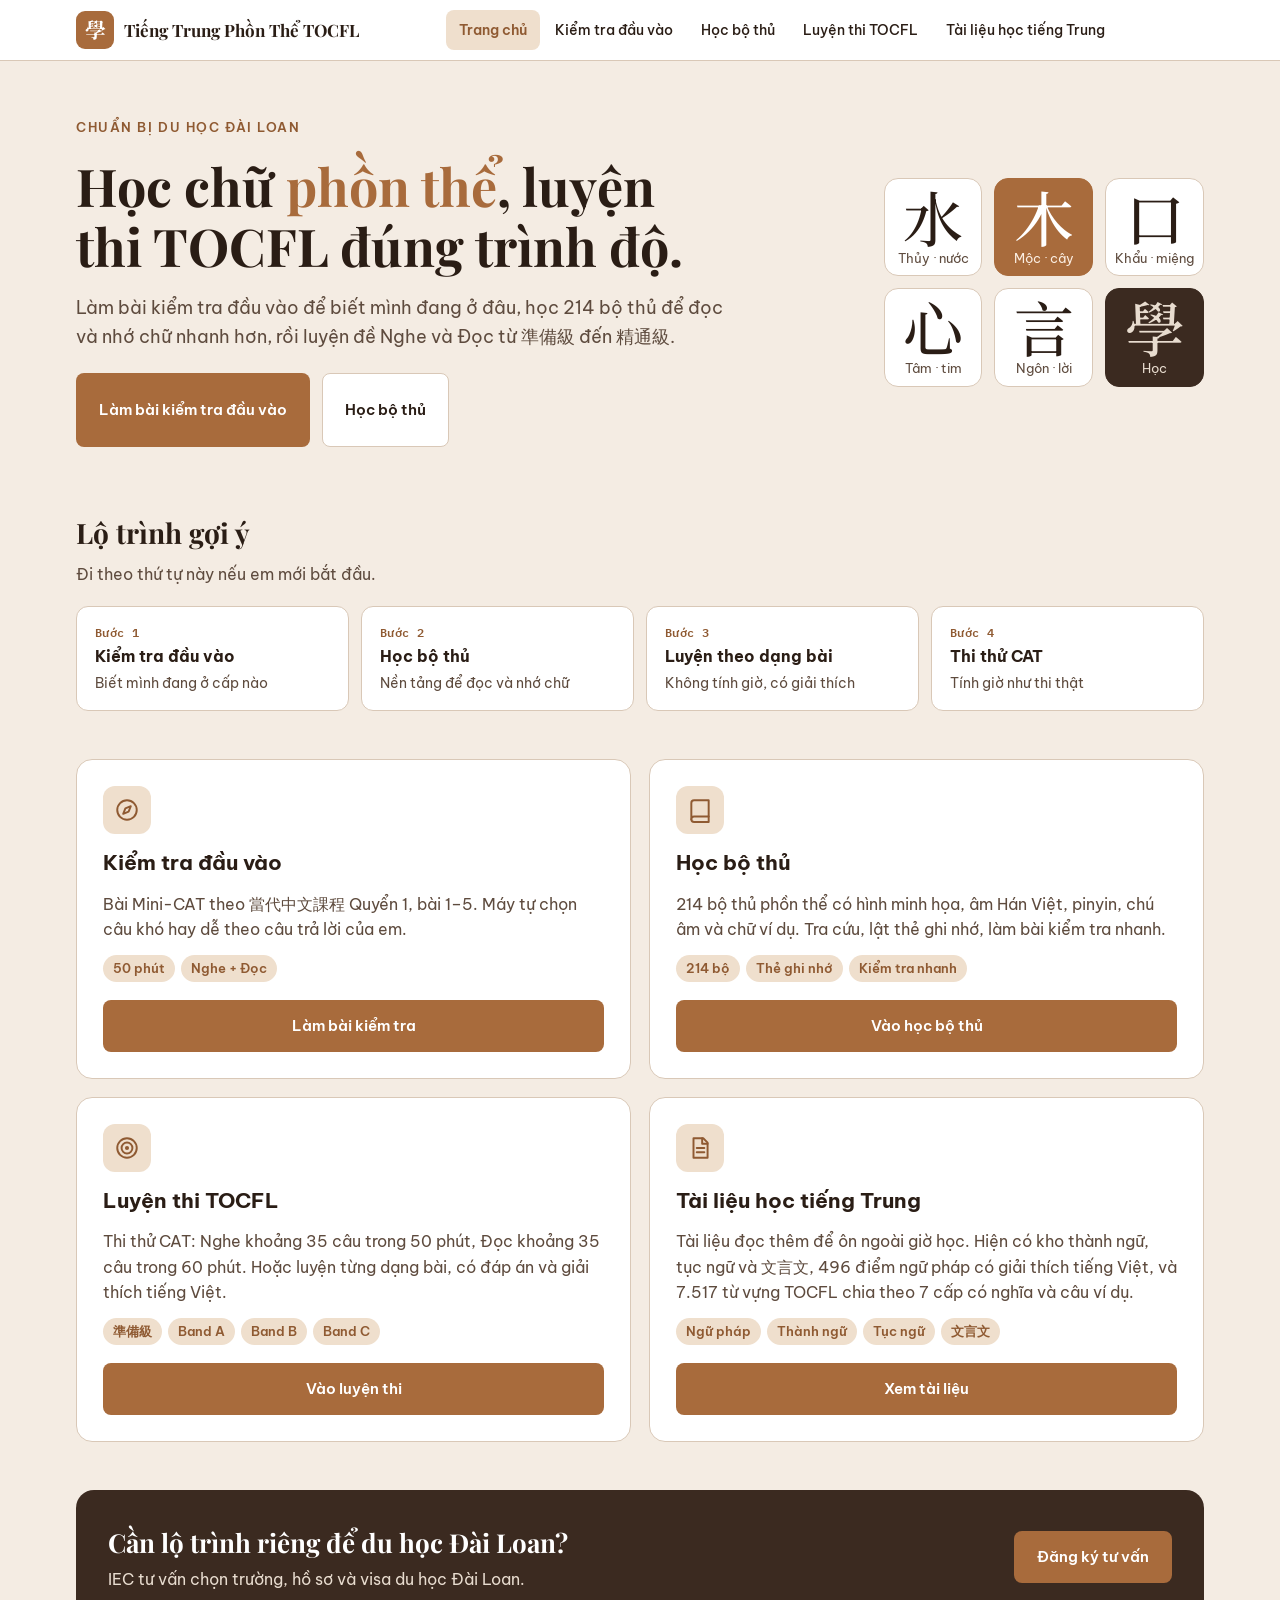
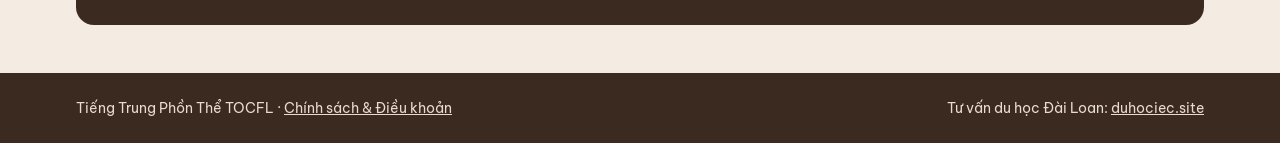
==== commit dccd8039: "Add files via upload" ====
--- a/index.html
+++ b/index.html
@@ -123,7 +123,7 @@
       <article class="card">
         <div class="ic"><svg viewBox="0 0 24 24" fill="none" stroke-width="1.8" stroke-linecap="round" stroke-linejoin="round" aria-hidden="true"><path d="M6 3h9l4 4v14H6z"/><path d="M14 3v5h5"/><path d="M9 12h7M9 16h7"/></svg></div>
         <h3>Tài liệu học tiếng Trung</h3>
-        <p>Tài liệu đọc thêm để ôn ngoài giờ học. Hiện có kho thành ngữ, tục ngữ và 文言文, cùng 496 điểm ngữ pháp có ví dụ và giải thích tiếng Việt.</p>
+        <p>Tài liệu đọc thêm để ôn ngoài giờ học. Hiện có kho thành ngữ, tục ngữ và 文言文, 496 điểm ngữ pháp có giải thích tiếng Việt, và 7.517 từ vựng TOCFL chia theo 7 cấp có nghĩa và câu ví dụ.</p>
         <ul class="chips"><li>Ngữ pháp</li><li>Thành ngữ</li><li>Tục ngữ</li><li>文言文</li></ul>
         <div class="go"><a class="btn pri" href="tai-lieu/">Xem tài liệu</a></div>
       </article>
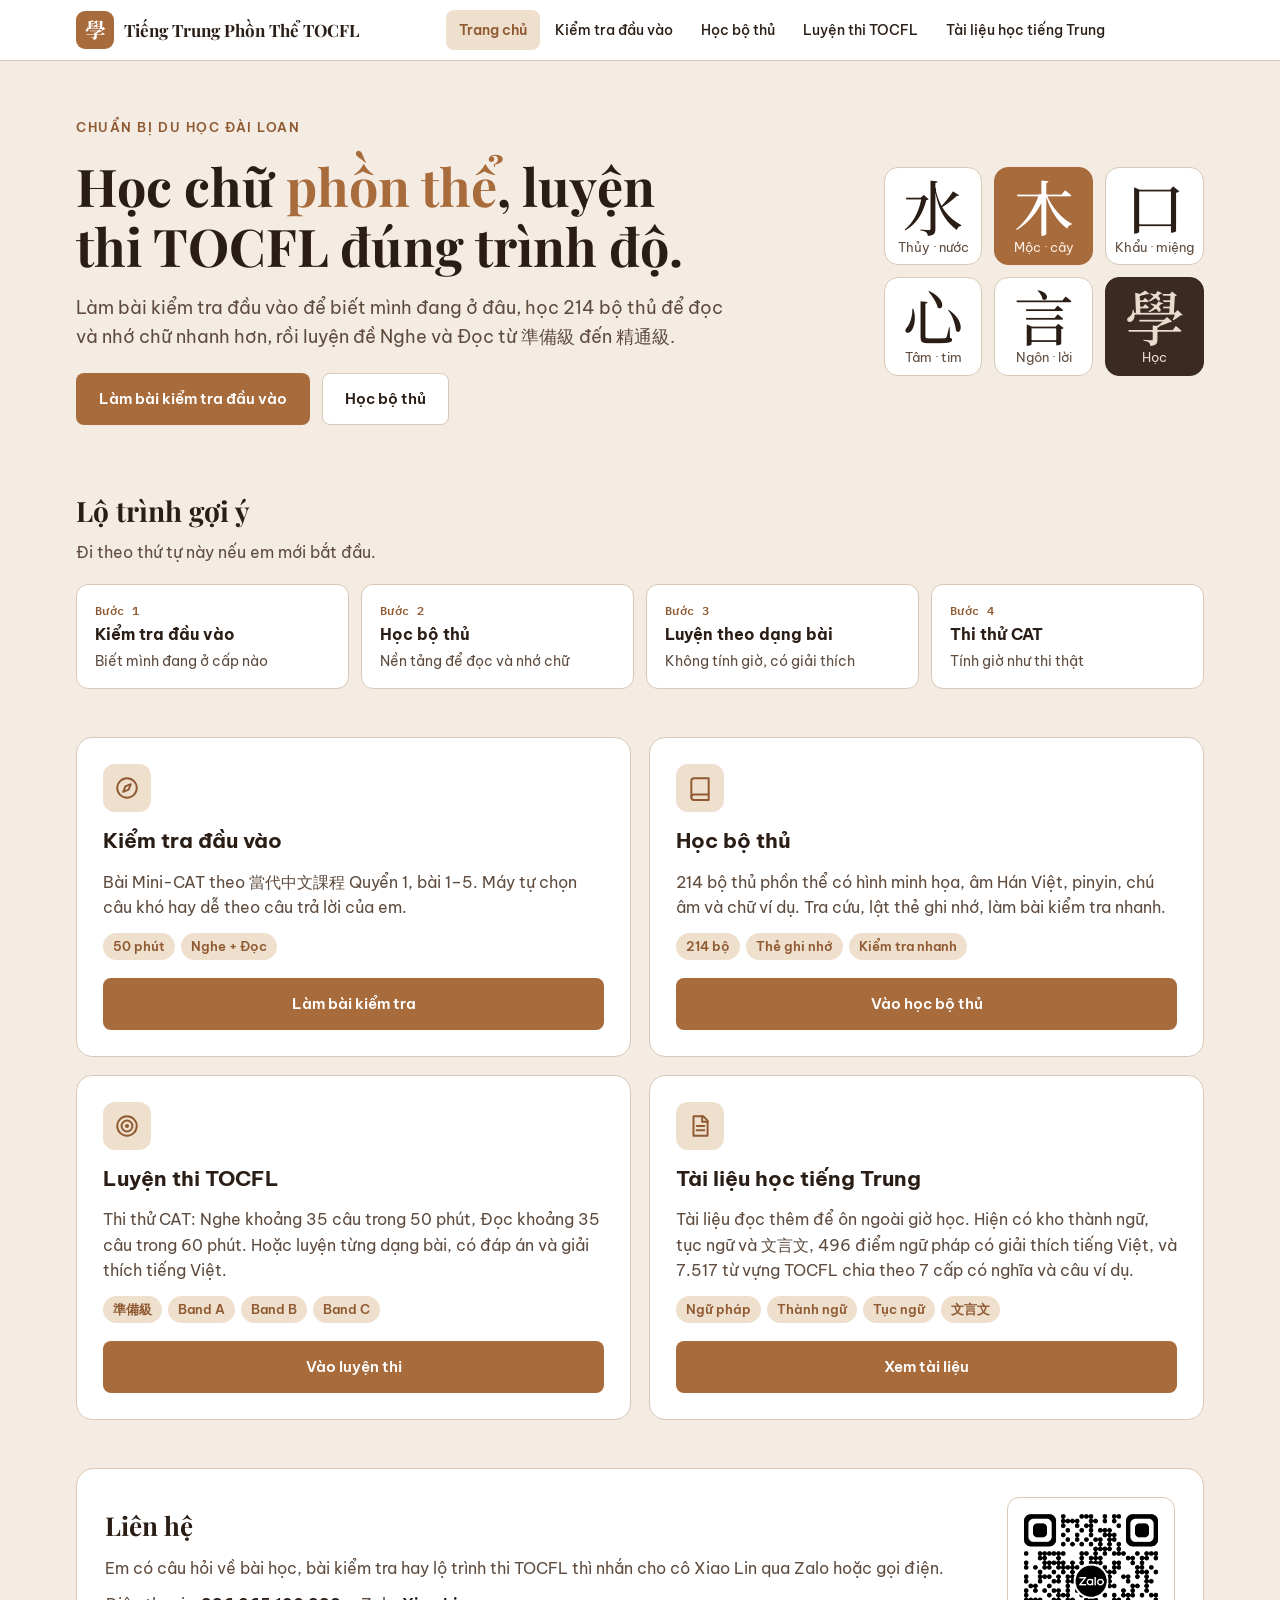
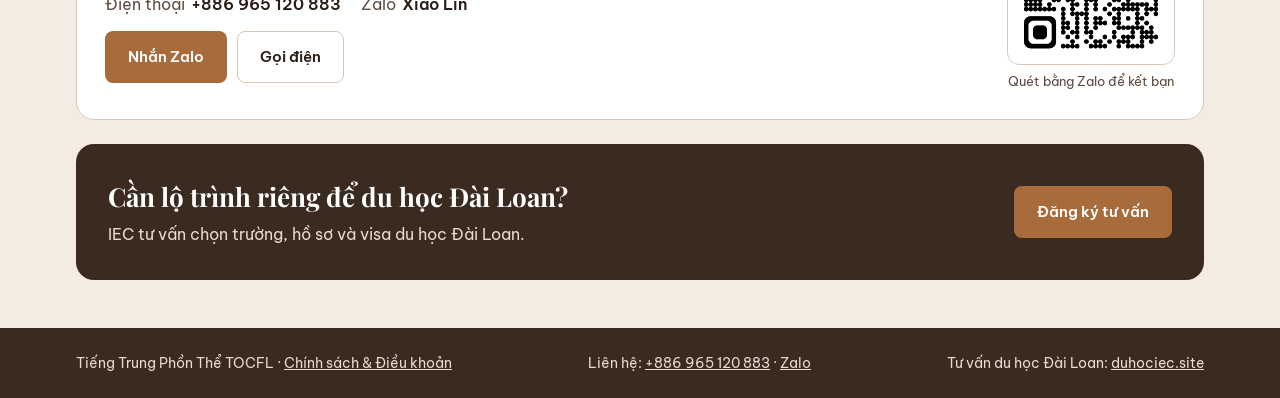
==== commit 5a5a5484: "Add files via upload" ====
--- a/index.html
+++ b/index.html
@@ -35,7 +35,7 @@
 .tile.dk{background:var(--deep);border-color:var(--deep);color:var(--deep-ink)}
 .tile.dk span{color:var(--deep-ink)}
 
-.sec{padding-block:24px}
+section.sec{padding-block:24px}
 .sec h2{font-family:var(--f-display);font-size:28px;margin-bottom:6px}
 .sec .sub{margin:0 0 18px;color:var(--muted)}
 .path{list-style:none;margin:0;padding:0;display:grid;grid-template-columns:repeat(4,minmax(0,1fr));gap:12px;counter-reset:st}
@@ -61,6 +61,19 @@
 .cta div{flex:999 1 380px;min-width:0}
 .cta h2{font-family:var(--f-display);font-size:26px;color:#fff;margin-bottom:4px}
 .cta p{margin:0;color:var(--deep-ink)}
+.contact{margin-top:24px;background:var(--surface);border:1px solid var(--line);border-radius:18px;padding:28px;display:flex;flex-wrap:wrap;gap:24px;align-items:center}
+.contact .txt{flex:999 1 320px;min-width:0;display:grid;gap:10px;align-content:start}
+.contact h2{font-family:var(--f-display);font-size:26px;margin:0}
+.contact p{margin:0;color:var(--muted)}
+.contact .line{display:flex;flex-wrap:wrap;gap:8px 20px;font-size:16px}
+.contact .line a{color:var(--ink);font-weight:600;text-decoration:none;font-variant-numeric:tabular-nums}
+.contact .line a:hover{color:var(--accent)}
+.contact .line span{color:var(--muted);font-weight:400;margin-right:6px}
+.contact .acts{display:flex;flex-wrap:wrap;align-items:center;gap:10px;margin-top:4px}
+.contact figure{flex:0 0 auto;margin:0;display:grid;justify-items:center;gap:6px}
+.contact figure img{width:168px;height:168px;display:block;padding:10px;background:#fff;border:1px solid var(--line);border-radius:12px}
+.contact figcaption{font-size:13px;color:var(--muted)}
+@media (max-width:520px){.contact{padding:22px}.contact figure{flex:1 1 100%}}
 @media (prefers-reduced-motion:reduce){.btn{transition:none}}
 </style>
 </head>
@@ -130,6 +143,25 @@
     </div>
   </section>
 
+  <section class="contact" id="lien-he" aria-labelledby="lh">
+    <div class="txt">
+      <h2 id="lh">Liên hệ</h2>
+      <p>Em có câu hỏi về bài học, bài kiểm tra hay lộ trình thi TOCFL thì nhắn cho cô Xiao Lin qua Zalo hoặc gọi điện.</p>
+      <div class="line">
+        <a href="tel:+886965120883"><span>Điện thoại</span>+886 965 120 883</a>
+        <a href="https://zaloapp.com/qr/p/fwe9543sjn08" target="_blank" rel="noopener"><span>Zalo</span>Xiao Lin</a>
+      </div>
+      <div class="acts">
+        <a class="btn pri" href="https://zaloapp.com/qr/p/fwe9543sjn08" target="_blank" rel="noopener">Nhắn Zalo</a>
+        <a class="btn sec" href="tel:+886965120883">Gọi điện</a>
+      </div>
+    </div>
+    <figure>
+      <img src="assets/zalo-qr.png" alt="Mã QR Zalo của Xiao Lin" width="168" height="168">
+      <figcaption>Quét bằng Zalo để kết bạn</figcaption>
+    </figure>
+  </section>
+
   <section class="cta">
     <div>
       <h2>Cần lộ trình riêng để du học Đài Loan?</h2>
--- a/assets/site.css
+++ b/assets/site.css
@@ -49,13 +49,20 @@
 .login-gate{display:none}
 html.need-login .login-gate{display:grid;place-items:center;padding:56px 16px;font-family:var(--f-ui)}
 html.need-login body>:not(.site-head):not(.login-gate):not(script){display:none!important}
-.login-gate .card{max-width:440px;width:100%;background:var(--surface);border:1px solid var(--line);border-radius:18px;padding:32px 24px;display:grid;justify-items:center;gap:14px;text-align:center}
-.login-gate .mk{width:56px;height:56px;border-radius:14px;background:var(--brand);color:#fff;display:grid;place-items:center;font-family:var(--f-zh);font-size:30px;font-weight:700}
-.login-gate h1{margin:0;font-family:var(--f-display);font-size:26px;color:var(--ink)}
-.login-gate p{margin:0;color:var(--muted);line-height:1.55}
-.login-gate .gbtn{min-height:44px}
-.login-gate .small{font-size:13px}
-.login-gate a{color:var(--accent)}
+.login-gate .card,.login-pop .card{max-width:440px;width:100%;background:var(--surface);border:1px solid var(--line);border-radius:18px;padding:32px 24px;display:grid;justify-items:center;gap:14px;text-align:center}
+.login-gate .mk,.login-pop .mk{width:56px;height:56px;border-radius:14px;background:var(--brand);color:#fff;display:grid;place-items:center;font-family:var(--f-zh);font-size:30px;font-weight:700}
+.login-gate h1,.login-pop h1{margin:0;font-family:var(--f-display);font-size:26px;color:var(--ink)}
+.login-gate p,.login-pop p{margin:0;color:var(--muted);line-height:1.55}
+.login-gate .gbtn,.login-pop .gbtn{min-height:44px}
+.login-gate .small,.login-pop .small{font-size:13px}
+.login-gate a,.login-pop a{color:var(--accent)}
+/* Hộp đăng nhập khi bấm tải tài liệu */
+.login-pop{border:0;padding:0;background:transparent;width:min(440px,calc(100% - 32px));max-width:none;font-family:var(--f-ui)}
+.login-pop::backdrop{background:rgba(30,20,10,.45)}
+.login-pop .later{font:inherit;font-size:14px;border:0;background:none;color:var(--muted);cursor:pointer;text-decoration:underline;padding:4px 8px}
+.login-pop .later:focus-visible{outline:2px solid var(--brand);outline-offset:2px}
+/* Link tải cần đăng nhập: ghi chú nhỏ khi chưa đăng nhập */
+html.signed-out a[data-need-login]::after{content:"· cần đăng nhập Gmail";font-weight:400;font-size:12px;color:var(--muted)}
 
 /* ---- Chân trang ---- */
 .site-foot{background:var(--deep);color:var(--deep-ink);font-family:var(--f-ui);font-size:14px;margin-top:48px}
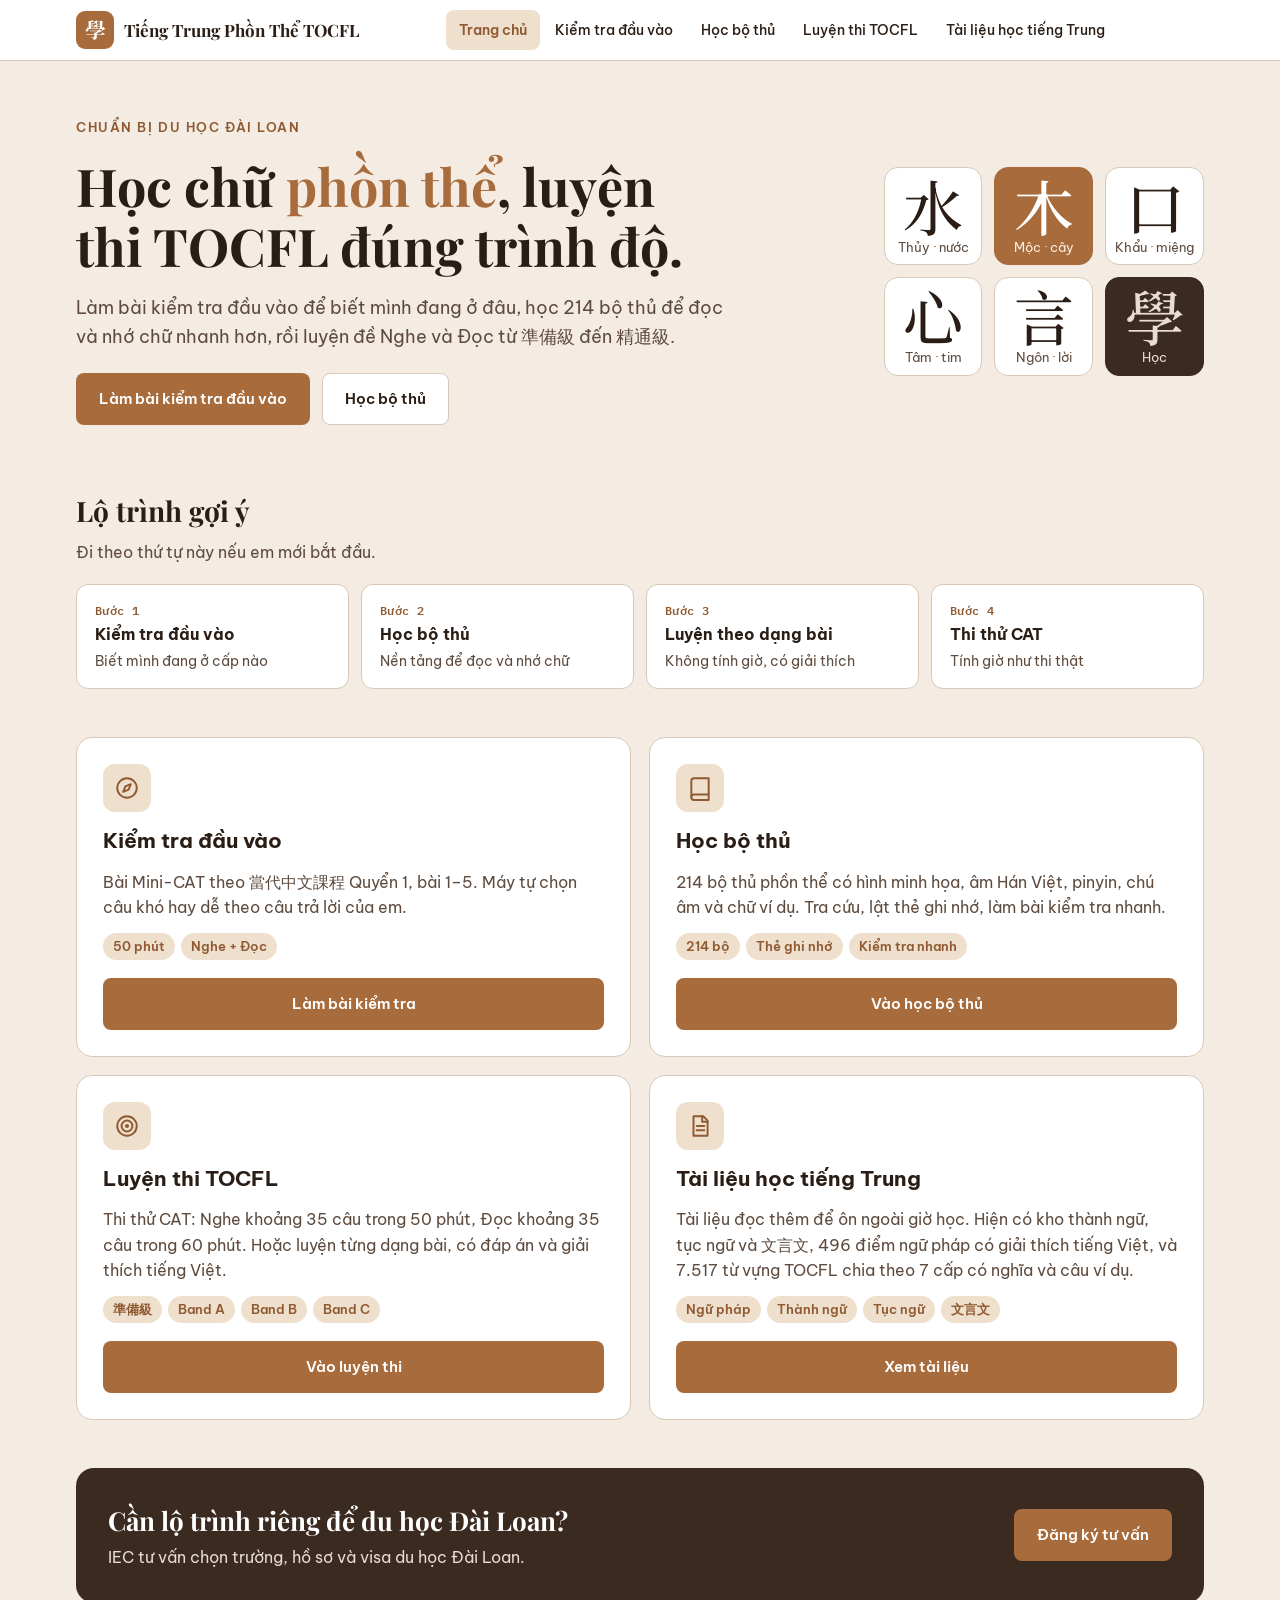
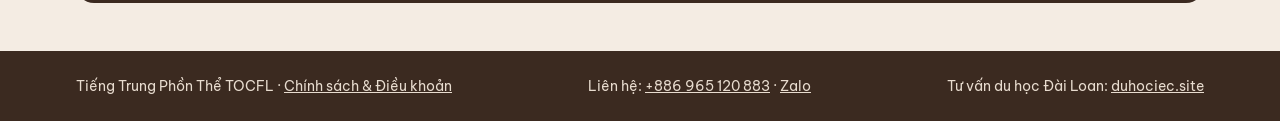
==== commit bda1a35e: "Add files via upload" ====
--- a/index.html
+++ b/index.html
@@ -61,19 +61,6 @@
 .cta div{flex:999 1 380px;min-width:0}
 .cta h2{font-family:var(--f-display);font-size:26px;color:#fff;margin-bottom:4px}
 .cta p{margin:0;color:var(--deep-ink)}
-.contact{margin-top:24px;background:var(--surface);border:1px solid var(--line);border-radius:18px;padding:28px;display:flex;flex-wrap:wrap;gap:24px;align-items:center}
-.contact .txt{flex:999 1 320px;min-width:0;display:grid;gap:10px;align-content:start}
-.contact h2{font-family:var(--f-display);font-size:26px;margin:0}
-.contact p{margin:0;color:var(--muted)}
-.contact .line{display:flex;flex-wrap:wrap;gap:8px 20px;font-size:16px}
-.contact .line a{color:var(--ink);font-weight:600;text-decoration:none;font-variant-numeric:tabular-nums}
-.contact .line a:hover{color:var(--accent)}
-.contact .line span{color:var(--muted);font-weight:400;margin-right:6px}
-.contact .acts{display:flex;flex-wrap:wrap;align-items:center;gap:10px;margin-top:4px}
-.contact figure{flex:0 0 auto;margin:0;display:grid;justify-items:center;gap:6px}
-.contact figure img{width:168px;height:168px;display:block;padding:10px;background:#fff;border:1px solid var(--line);border-radius:12px}
-.contact figcaption{font-size:13px;color:var(--muted)}
-@media (max-width:520px){.contact{padding:22px}.contact figure{flex:1 1 100%}}
 @media (prefers-reduced-motion:reduce){.btn{transition:none}}
 </style>
 </head>
@@ -143,24 +130,6 @@
     </div>
   </section>
 
-  <section class="contact" id="lien-he" aria-labelledby="lh">
-    <div class="txt">
-      <h2 id="lh">Liên hệ</h2>
-      <p>Em có câu hỏi về bài học, bài kiểm tra hay lộ trình thi TOCFL thì nhắn cho cô Xiao Lin qua Zalo hoặc gọi điện.</p>
-      <div class="line">
-        <a href="tel:+886965120883"><span>Điện thoại</span>+886 965 120 883</a>
-        <a href="https://zaloapp.com/qr/p/fwe9543sjn08" target="_blank" rel="noopener"><span>Zalo</span>Xiao Lin</a>
-      </div>
-      <div class="acts">
-        <a class="btn pri" href="https://zaloapp.com/qr/p/fwe9543sjn08" target="_blank" rel="noopener">Nhắn Zalo</a>
-        <a class="btn sec" href="tel:+886965120883">Gọi điện</a>
-      </div>
-    </div>
-    <figure>
-      <img src="assets/zalo-qr.png" alt="Mã QR Zalo của Xiao Lin" width="168" height="168">
-      <figcaption>Quét bằng Zalo để kết bạn</figcaption>
-    </figure>
-  </section>
 
   <section class="cta">
     <div>
--- a/assets/site.css
+++ b/assets/site.css
@@ -61,6 +61,8 @@
 .login-pop::backdrop{background:rgba(30,20,10,.45)}
 .login-pop .later{font:inherit;font-size:14px;border:0;background:none;color:var(--muted);cursor:pointer;text-decoration:underline;padding:4px 8px}
 .login-pop .later:focus-visible{outline:2px solid var(--brand);outline-offset:2px}
+/* Hộp mã QR Zalo (dùng chung khung với hộp đăng nhập) */
+.zalo-pop img{width:220px;height:220px;max-width:100%;background:#fff;border:1px solid var(--line);border-radius:12px;padding:8px}
 /* Link tải cần đăng nhập: ghi chú nhỏ khi chưa đăng nhập */
 html.signed-out a[data-need-login]::after{content:"· cần đăng nhập Gmail";font-weight:400;font-size:12px;color:var(--muted)}
 
